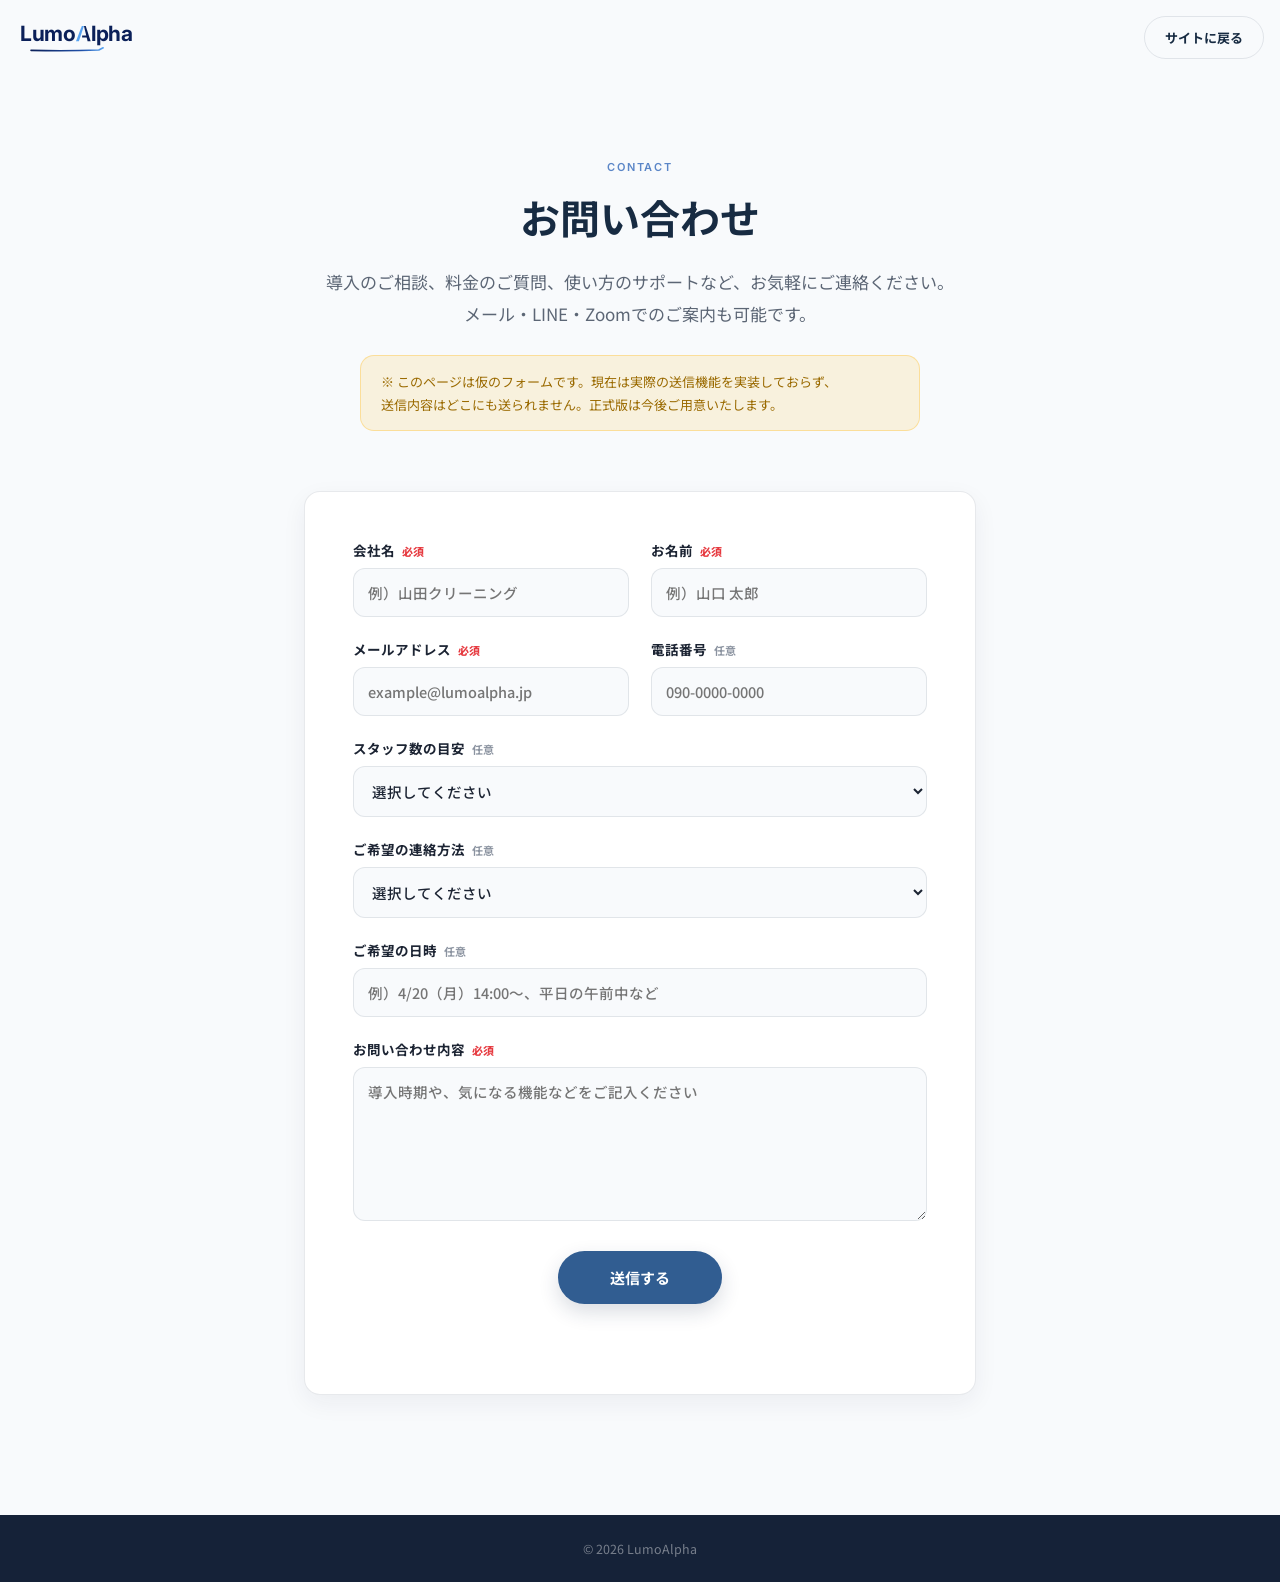
==== contact.html @ 109a85f1 "style(nav): ヘッダーロゴを LumoAlpha ワードマークに差し替え A の左脚を水色、右脚と横棒を紺にした A と、u〜p 下のスウッシュ線を インライン SVG で再現（LP・お問い" ====
<!DOCTYPE html>
<html lang="ja">
<head>
<meta charset="UTF-8">
<meta name="viewport" content="width=device-width, initial-scale=1.0">
<title>お問い合わせ | LumoAlpha</title>
<meta name="description" content="LumoAlphaへのお問い合わせはこちらから。">
<link rel="preconnect" href="https://fonts.googleapis.com">
<link rel="preconnect" href="https://fonts.gstatic.com" crossorigin>
<link href="https://fonts.googleapis.com/css2?family=Inter:wght@400;500;600;700;800;900&family=Noto+Sans+JP:wght@400;500;700;800;900&display=swap" rel="stylesheet">
<link rel="stylesheet" href="css/style.css">
<link rel="stylesheet" href="css/contact.css">
<link rel="icon" href="/icons/favicon-32.png" type="image/png" sizes="32x32">
<link rel="apple-touch-icon" href="/icons/apple-touch-icon.png">
</head>
<body class="contact-page">

<header class="site-nav is-light">
  <a class="site-nav__brand" href="index.html" aria-label="LumoAlpha">
    <span class="brand-logo" aria-hidden="true">
      <span class="brand-logo__word">Lumo<svg class="brand-logo__a" viewBox="0 0 96 100"><polygon class="brand-logo__a-left" points="0,100 19,100 52,0 38,0"/><polygon points="52,0 64,0 96,100 76,100"/><polygon points="40,62 72,62 74,75 40,75"/></svg>lpha</span>
      <svg class="brand-logo__swoosh" viewBox="0 0 100 10" preserveAspectRatio="none"><defs><linearGradient id="brandSwoosh" x1="0" y1="0" x2="100" y2="0" gradientUnits="userSpaceOnUse"><stop offset="0" stop-color="#0b2059"/><stop offset=".7" stop-color="#1f4fa8"/><stop offset="1" stop-color="#58a3f1"/></linearGradient></defs><path d="M0 8.4 Q50 9.6 94 7.9 L100 5" fill="none" stroke="url(#brandSwoosh)" stroke-width="1.6" stroke-linecap="round" stroke-linejoin="round" vector-effect="non-scaling-stroke"/></svg>
    </span>
  </a>
  <a class="site-nav__cta site-nav__cta--ghost" href="index.html">サイトに戻る</a>
</header>

<main class="contact-main">
  <section class="contact-hero">
    <div class="container container--narrow">
      <p class="eyebrow">CONTACT</p>
      <h1 class="contact-hero__title" id="contactHeroTitle">お問い合わせ</h1>
      <p class="contact-hero__lead" id="contactHeroLead">導入のご相談、料金のご質問、使い方のサポートなど、お気軽にご連絡ください。<br>メール・LINE・Zoomでのご案内も可能です。</p>
      <p class="contact-hero__note" id="contactHeroNote">※ このページは仮のフォームです。現在は実際の送信機能を実装しておらず、送信内容はどこにも送られません。正式版は今後ご用意いたします。</p>
    </div>
  </section>

  <section class="contact-form-sec">
    <div class="container container--narrow">
      <form class="contact-form" id="contactForm" novalidate>
        <div class="contact-form__row">
          <label class="contact-form__field">
            <span>会社名 <em>必須</em></span>
            <input type="text" name="club" placeholder="例）山田クリーニング" required>
          </label>
          <label class="contact-form__field">
            <span>お名前 <em>必須</em></span>
            <input type="text" name="name" placeholder="例）山口 太郎" required>
          </label>
        </div>
        <div class="contact-form__row">
          <label class="contact-form__field">
            <span>メールアドレス <em>必須</em></span>
            <input type="email" name="email" placeholder="example@lumoalpha.jp" required>
          </label>
          <label class="contact-form__field">
            <span>電話番号 <small>任意</small></span>
            <input type="tel" name="tel" placeholder="090-0000-0000">
          </label>
        </div>
        <label class="contact-form__field">
          <span>スタッフ数の目安 <small>任意</small></span>
          <select name="students">
            <option value="">選択してください</option>
            <option value="1-10">1〜10人</option>
            <option value="11-30">11〜30人</option>
            <option value="31-50">31〜50人</option>
            <option value="51-100">51〜100人</option>
            <option value="100+">100人以上</option>
          </select>
        </label>
        <label class="contact-form__field">
          <span>ご希望の連絡方法 <small>任意</small></span>
          <select name="channel" id="contactChannel">
            <option value="">選択してください</option>
            <option value="mail">メール</option>
            <option value="line">LINE</option>
            <option value="zoom">Zoom（オンライン）</option>
          </select>
        </label>
        <label class="contact-form__field">
          <span>ご希望の日時 <small>任意</small></span>
          <input type="text" name="preferred_time" id="contactPreferredTime" placeholder="例）4/20（月）14:00〜、平日の午前中など">
        </label>
        <label class="contact-form__field">
          <span>お問い合わせ内容 <em>必須</em></span>
          <textarea name="message" id="contactMessage" rows="6" placeholder="導入時期や、気になる機能などをご記入ください" required></textarea>
        </label>

        <button type="submit" class="contact-form__submit" id="contactSubmitBtn">送信する</button>
        <p class="contact-form__status" id="formStatus" role="status" aria-live="polite"></p>
      </form>
    </div>
  </section>
</main>

<footer class="site-footer">
  <p>&copy; 2026 LumoAlpha</p>
</footer>

<script src="js/contact.js"></script>
</body>
</html>
---- css/style.css ----
/* ===== Tokens ===== */
:root{
  /* Brand system */
  --color-brand-primary: #172b42;
  --color-brand-dark: #152238;
  --color-accent: #315d91;
  --color-background: #f8fafc;
  --color-surface: #ffffff;
  --color-surface-alt: #eef3f8;
  --tint-blue: #eaf3ff;
  --tint-gray: #eef3f8;
  --tint-lavender: #f0eeff;
  --tint-mint: #e8f7f2;
  --color-text-primary: #1c2433;
  --color-text-secondary: #5c6675;
  --color-border: rgba(27,42,74,.10);
  --device-shadow: 0 20px 48px rgba(27,42,74,.12);
  --device-frame: linear-gradient(145deg, #3a4658 0%, #222b38 100%);
  --sec-pad-y: clamp(72px, 10vw, 104px);

  --navy: var(--color-brand-primary);
  --navy-deep: var(--color-brand-dark);
  --navy-soft: #2c3d5c;
  --bg-dark: var(--navy-deep);
  --bg-dark-2: var(--navy);
  --bg-dark-soft: #243654;
  --bg-light: var(--color-background);
  --bg-light-2: var(--color-surface-alt);
  --bg-mist: #eef3f9;
  --ink: var(--color-text-primary);
  --ink-soft: var(--color-text-secondary);
  --ink-faint: #8b93a0;
  --white: #ffffff;
  --line-dark: rgba(255,255,255,.12);
  --line-light: var(--color-border);
  --blue: var(--color-accent);
  --blue-soft: #5b86c7;
  --green: #3b6fd4;
  --accent: var(--blue);
  --gradient-brand: var(--navy);
  --gradient-dark-bg: var(--navy-deep);
  --shadow-card: 0 8px 24px rgba(27,42,74,.06);
  --shadow-card-dark: 0 10px 28px rgba(21,34,56,.14);
  --radius-lg: 16px;
  --radius-md: 12px;
  --radius-sm: 10px;
  --radius-pill: 999px;
  --btn-bg: #315d91;
  --btn-shadow: 0 8px 20px rgba(27,42,74,.16);
  --phone-frame: #e7edf3;
  --ff-jp: "Noto Sans JP", sans-serif;
  --ff-en: "Inter", sans-serif;
  --ease: cubic-bezier(.16,.84,.32,1);

  /* Design system */
  --ds-dur: 0.22s;
  --ds-dur-slow: 0.38s;
  --ds-ease: cubic-bezier(.16,.84,.32,1);
  --ds-border: 1px solid rgba(49,93,145,.12);
  --ds-border-strong: 1px solid rgba(49,93,145,.22);
  --ds-shadow: 0 10px 32px rgba(23,43,66,.07);
  --ds-shadow-hover: 0 16px 40px rgba(23,43,66,.1);
  --ds-gradient-accent: linear-gradient(135deg, #315d91 0%, #4a8fd4 52%, #8ed4f0 100%);
  --ds-gradient-surface: linear-gradient(165deg, rgba(255,255,255,.98) 0%, rgba(248,250,252,.94) 100%);
  --ds-focus-ring: 0 0 0 3px rgba(49,93,145,.28);
  --cyan-glow: rgba(126,200,232,.35);
}

*,*::before,*::after{ box-sizing:border-box; }
html{ scroll-behavior:smooth; }
body{
  margin:0;
  font-family: var(--ff-jp);
  font-size:16px;
  color: var(--ink);
  background: var(--bg-light);
  -webkit-font-smoothing:antialiased;
  overflow-x:hidden;
  word-break: keep-all;
  overflow-wrap: anywhere;
}
img{ max-width:100%; display:block; }
a{ color:inherit; text-decoration:none; }
button{ font-family:inherit; cursor:pointer; }
ul{ margin:0; padding:0; list-style:none; }
h1,h2,h3,p{ margin:0; }

@media (prefers-reduced-motion: reduce){
  html{ scroll-behavior:auto; }
  *,*::before,*::after{ animation-duration:.01ms !important; animation-iteration-count:1 !important; transition-duration:.01ms !important; }
}

/* ===== Layout helpers ===== */
.container{ max-width:1120px; margin:0 auto; padding:0 24px; position:relative; z-index:2; }
.container--narrow{ max-width:720px; }
.sec{ position:relative; padding:var(--sec-pad-y) 0; }
.sec--dark{ background: var(--navy-deep); color:#fff; }
.sec--light{ background: var(--bg-light); color: var(--ink); }
.only-mobile{ display:none; }
.only-desktop{ display:block; }
.nobr{ white-space:nowrap; }

.sec--tint-blue{ background: var(--tint-blue); }
.sec--tint-gray{ background: var(--tint-gray); }
.sec--tint-lavender{ background: var(--tint-lavender); }
.sec--tint-mint{ background: var(--tint-mint); }

.sec-glow{
  position:absolute; inset:0; pointer-events:none; overflow:hidden;
}
.sec-glow--blue{
  background:
    radial-gradient(ellipse 55% 45% at 12% 0%, rgba(234,243,255,.95), transparent 60%),
    radial-gradient(ellipse 45% 40% at 88% 100%, rgba(240,238,255,.7), transparent 55%);
}
.sec-glow--cyan{
  background:
    radial-gradient(ellipse 60% 50% at 50% 0%, rgba(126,200,232,.18), transparent 65%),
    radial-gradient(ellipse 40% 35% at 100% 80%, rgba(234,243,255,.8), transparent 50%);
}
.feature-more{
  position:relative; overflow:hidden;
  background:linear-gradient(180deg, var(--color-background) 0%, var(--tint-gray) 100%);
}
.feature-more__grid{
  position:absolute; inset:0; opacity:.35;
  background-image:
    linear-gradient(rgba(49,93,145,.06) 1px, transparent 1px),
    linear-gradient(90deg, rgba(49,93,145,.06) 1px, transparent 1px);
  background-size:48px 48px;
  mask-image:linear-gradient(180deg, #000 0%, transparent 85%);
}

.ds-surface{
  background:var(--ds-gradient-surface);
  border:var(--ds-border);
  border-radius:var(--radius-lg);
  box-shadow:var(--ds-shadow);
}
.ds-card{
  border:var(--ds-border);
  border-radius:var(--radius-md);
  box-shadow:var(--ds-shadow);
  transition:
    transform var(--ds-dur) var(--ds-ease),
    box-shadow var(--ds-dur) var(--ds-ease),
    border-color var(--ds-dur) var(--ds-ease);
}
.ds-card--tone-blue{ background:linear-gradient(165deg, #fff 0%, var(--tint-blue) 100%); }
.ds-card--tone-lavender{ background:linear-gradient(165deg, #fff 0%, var(--tint-lavender) 100%); }
.ds-card--tone-gray{ background:linear-gradient(165deg, #fff 0%, var(--tint-gray) 100%); }
.ds-card--glow{
  position:relative;
  background:var(--ds-gradient-surface);
  overflow:hidden;
}
.ds-card--glow::before{
  content:"";
  position:absolute; left:0; right:0; top:0; height:42%;
  background:linear-gradient(180deg, rgba(126,200,232,.14) 0%, transparent 100%);
  pointer-events:none;
}
.ds-card:hover{
  transform:translateY(-2px);
  box-shadow:var(--ds-shadow-hover);
  border-color:rgba(49,93,145,.18);
}

.ui-pill{
  display:inline-flex; align-items:center;
  font-size:9px; font-weight:700; line-height:1.2;
  padding:4px 8px; border-radius:var(--radius-pill);
  background:rgba(49,93,145,.08); color:var(--navy-soft);
  white-space:nowrap;
}
.ui-pill--accent{
  background:rgba(49,93,145,.14); color:var(--btn-bg);
}
.ui-pill--warn{
  background:rgba(49,93,145,.12); color:#2a5080;
  border:1px solid rgba(49,93,145,.16);
}
.ui-row__tag,
.ui-card__status{
  display:inline-flex; align-items:center;
  font-size:9px; font-weight:700; line-height:1.2;
  padding:4px 8px; border-radius:var(--radius-pill);
  background:rgba(49,93,145,.08); color:var(--navy-soft);
}
.ui-row__tag--muted,
.ui-card__status--ok{
  background:rgba(23,43,66,.06); color:var(--ink-soft);
}

/* Reason tabs */
.reasons{ position:relative; overflow:hidden; }
.reason-tabs{ margin-top:36px; }
.reason-tabs__nav{
  display:flex; gap:10px;
  overflow-x:auto; scroll-snap-type:x proximity;
  padding:4px 2px 14px;
  scrollbar-width:none;
}
.reason-tabs__nav::-webkit-scrollbar{ display:none; }
.reason-tabs__tab{
  flex:1 1 0; min-width:min(100%, 200px);
  display:flex; align-items:center; gap:10px;
  padding:14px 16px;
  border-radius:var(--radius-md);
  border:var(--ds-border);
  background:rgba(255,255,255,.55);
  color:var(--navy-soft);
  font-size:13px; font-weight:600; line-height:1.45;
  text-align:left;
  transition:
    background var(--ds-dur) var(--ds-ease),
    border-color var(--ds-dur) var(--ds-ease),
    box-shadow var(--ds-dur) var(--ds-ease),
    color var(--ds-dur) var(--ds-ease);
  scroll-snap-align:start;
}
.reason-tabs__tab:hover{
  background:rgba(255,255,255,.85);
  border-color:rgba(49,93,145,.18);
}
.reason-tabs__tab:focus-visible{
  outline:none;
  box-shadow:var(--ds-focus-ring);
}
.reason-tabs__tab.is-active{
  color:var(--navy);
  border:var(--ds-border-strong);
  background:
    linear-gradient(165deg, rgba(255,255,255,.98) 0%, rgba(234,243,255,.92) 100%);
  box-shadow:0 0 0 1px rgba(74,143,212,.25), 0 12px 28px rgba(49,93,145,.12);
}
.reason-tabs__tab-icon{
  flex-shrink:0;
  width:34px; height:34px; border-radius:10px;
  display:flex; align-items:center; justify-content:center;
  background:rgba(49,93,145,.08); color:var(--btn-bg);
}
.reason-tabs__tab.is-active .reason-tabs__tab-icon{
  background:var(--ds-gradient-accent);
  color:#fff;
}
.reason-tabs__tab-icon svg{ width:17px; height:17px; }
.reason-tabs__stage{
  padding:clamp(22px, 3vw, 32px);
}
.reason-tabs__panels{
  display:grid;
}
.reason-tabs__pane{
  grid-area:1 / 1;
  opacity:0;
  visibility:hidden;
  transition:opacity var(--ds-dur-slow) var(--ds-ease), visibility var(--ds-dur-slow);
  pointer-events:none;
}
.reason-tabs__pane.is-active{
  opacity:1;
  visibility:visible;
  pointer-events:auto;
}
.reason-tabs__layout{
  display:grid;
  grid-template-columns:minmax(0, 1fr) minmax(0, 1.05fr);
  gap:clamp(24px, 4vw, 40px);
  align-items:center;
}
.reason-tabs__title{
  font-size:clamp(20px, 2.3vw, 24px);
  font-weight:700; line-height:1.45; color:var(--navy);
  margin:0 0 12px;
}
.reason-tabs__desc{
  margin:0 0 12px;
  font-size:15px; line-height:1.85; color:var(--ink-soft);
}
.reason-tabs__note{
  margin:0;
  font-size:13px; line-height:1.7; color:var(--ink-faint);
}
.device-stack--tab{ max-width:min(100%, 480px); margin-inline:auto; }
.device-showcase--in-tab{ margin:0; opacity:1; transform:none; }

.pain,
.practice,
.attendance,
.pricing{ background: var(--bg-light-2); }
.about,
.player{ background: var(--bg-mist); }

.eyebrow{
  font-family: var(--ff-en);
  font-weight:600;
  letter-spacing:.16em;
  font-size:11px;
  text-transform:uppercase;
  color: var(--blue-soft);
  margin-bottom:14px;
}
.sec--light .eyebrow{ color: var(--navy-soft); }

.sec-title{
  font-size: clamp(24px, 3.2vw, 36px);
  font-weight:700;
  line-height:1.45;
  letter-spacing:.01em;
  margin-bottom:16px;
}
.sec-title.center{ text-align:center; margin-left:auto; margin-right:auto; }
.sec-lead{
  font-size: clamp(14px, 1.5vw, 17px);
  line-height:1.9;
  color: var(--ink-soft);
  max-width:640px;
}
.sec-lead.center{ margin-left:auto; margin-right:auto; }
.sec--dark .sec-lead{ color: rgba(255,255,255,.72); }

/* ===== Icon sprite ===== */
.icon-sprite{ position:absolute; width:0; height:0; overflow:hidden; }

/* ===== Fun zoukin (physics toy) ===== */
.fun-ball{
  position:fixed; top:0; left:0; width:34px; height:22px;
  border-radius: 42% 58% 48% 52% / 48% 42% 58% 52%;
  background:
    linear-gradient(145deg, #dce8f7 0%, #8eb5e8 38%, #3b6fd4 72%, #244e7c 100%);
  border: 1px solid rgba(27,42,74,.14);
  box-shadow:
    inset 2px 2px 0 rgba(255,255,255,.45),
    0 6px 14px rgba(27,42,74,.2);
  z-index: 300;
  cursor: grab;
  touch-action: none;
  will-change: transform;
  transition: box-shadow .15s ease;
  opacity:.78;
}
.fun-ball::after{
  content:"";
  position:absolute; inset:4px 6px auto 8px; height:3px; border-radius:2px;
  background: rgba(255,255,255,.35);
  transform: rotate(-8deg);
}
.fun-ball.is-grabbed{
  cursor: grabbing;
  opacity:1;
  box-shadow:
    inset 2px 2px 0 rgba(255,255,255,.5),
    0 10px 18px rgba(27,42,74,.26);
}

/* ===== Progress rail ===== */
.progress-rail{ position:fixed; top:0; left:0; width:100%; height:2px; z-index:200; background:rgba(27,42,74,.06); }
.progress-rail__fill{ height:100%; width:0%; background: var(--navy); transition:width .1s linear; }
.progress-rail__ball{
  position:absolute; top:50%; left:0%; width:10px; height:7px;
  border-radius: 40% 60% 50% 50% / 50% 40% 60% 50%;
  background: linear-gradient(145deg, #8eb5e8, var(--navy));
  box-shadow:none;
  transform:translate(-50%,-50%) rotate(-12deg); transition:left .1s linear; pointer-events:none;
}

/* ===== Nav ===== */
.site-nav{
  position:fixed; top:16px; left:16px; right:16px; z-index:150;
  display:flex; align-items:center; justify-content:space-between;
  pointer-events:none;
}
.site-nav__brand{
  pointer-events:all;
  display:flex; align-items:center;
  background: transparent;
  border: 0;
  padding:6px 4px;
  font-family: var(--ff-en); font-weight:800; font-size:21px; letter-spacing:-.01em; color: var(--navy);
  transition: color .3s var(--ease);
}
.site-nav__cta{
  pointer-events:all;
  background: var(--btn-bg);
  color:#fff; font-weight:700; font-size:13px;
  padding:11px 20px; border-radius: var(--radius-pill);
  box-shadow: var(--btn-shadow);
  transition: background .25s var(--ease), transform .25s var(--ease);
}
.site-nav__cta:hover{ background: var(--navy-soft); }
.brand-logo{
  position:relative; display:inline-block;
  padding-bottom:.34em;
  font-weight:700; letter-spacing:-.015em; line-height:1;
  color:#0b2059;
}
.brand-logo__word{ white-space:nowrap; }
.brand-logo__a{
  display:inline-block; height:.727em; width:auto; aspect-ratio:96 / 100;
  margin:0 .01em 0 .02em; vertical-align:baseline;
  fill:currentColor; overflow:visible;
}
.brand-logo__a-left{ fill:#58a3f1; }
.brand-logo__swoosh{
  position:absolute; left:10%; width:64%; bottom:0; height:.36em;
  overflow:visible;
}
.site-nav:not(.is-light) .site-nav__brand{ color:#fff; }
.site-nav:not(.is-light) .site-nav__cta{
  background: #fff;
  color: var(--navy);
  box-shadow: none;
}
.site-nav:not(.is-light) .site-nav__cta:hover{ background: var(--bg-mist); }
.site-nav.is-light .site-nav__brand{ color: var(--navy); }

/* ===== Generic scroll reveal (non-hero/cta sections) ===== */
.sec:not(.hero):not(.cta) .eyebrow,
.sec:not(.hero):not(.cta) .sec-title,
.sec:not(.hero):not(.cta) .sec-lead{
  opacity:0; transform:translateY(18px);
  transition: opacity .6s var(--ease), transform .6s var(--ease);
}
.sec:not(.hero):not(.cta) .eyebrow.in,
.sec:not(.hero):not(.cta) .sec-title.in,
.sec:not(.hero):not(.cta) .sec-lead.in{ opacity:1; transform:translateY(0); }

/* ===== Hero ===== */
.hero{
  min-height:min(100vh, 920px); display:flex; flex-direction:column; align-items:stretch; justify-content:center;
  padding:clamp(100px, 14vh, 132px) 0 clamp(56px, 8vh, 80px);
  overflow:hidden; color:var(--ink);
  background:
    radial-gradient(ellipse 70% 55% at 85% 15%, rgba(59,111,212,.08) 0%, transparent 55%),
    radial-gradient(ellipse 60% 50% at 10% 20%, rgba(91,134,199,.06) 0%, transparent 50%),
    linear-gradient(180deg, var(--color-surface-alt) 0%, var(--color-background) 72%);
}
.hero--split .hero__eyebrow{ color: var(--navy-soft); }
.hero__field{ position:absolute; inset:0; z-index:1; pointer-events:none; }
.hero__glow{
  position:absolute; border-radius:50%; filter:blur(60px); opacity:.45;
}
.hero__glow--a{
  width:min(420px, 50vw); height:min(420px, 50vw);
  top:-8%; left:-6%; background: rgba(59,111,212,.35);
}
.hero__glow--b{
  width:min(360px, 42vw); height:min(360px, 42vw);
  bottom:5%; right:8%; background: rgba(91,134,199,.28);
}
.hero__svg{ width:100%; height:100%; opacity:.5; }
.hero__path{
  fill:none;
  stroke: rgba(27,42,74,.12);
  stroke-width:1.5;
  stroke-linecap:round;
  stroke-dasharray:2000;
  stroke-dashoffset:2000;
}
.hero__ball{
  position:absolute; top:0; left:0;
  width:20px; height:13px;
  border-radius: 42% 58% 48% 52% / 48% 42% 58% 52%;
  background: linear-gradient(145deg, #f4f7fb 0%, #8eb5e8 55%, #3b6fd4 100%);
  border: 1px solid rgba(255,255,255,.25);
  box-shadow: 0 0 0 5px rgba(255,255,255,.08), 0 4px 10px rgba(0,0,0,.2);
  opacity:0;
}
.hero__layout{
  position:relative; z-index:2;
  display:grid;
  grid-template-columns:minmax(0, 1.05fr) minmax(0, .95fr);
  gap:clamp(20px, 4vw, 48px);
  align-items:center;
  max-width:1120px;
}
.hero__copy-col{
  text-align:left;
  max-width:34em;
  position:relative;
  z-index:3;
  padding-right:clamp(0px, 4vw, 24px);
}
.hero__visual-col{
  position:relative;
  z-index:2;
  display:flex;
  flex-direction:column;
  align-items:center;
  margin-left:clamp(-48px, -5vw, -12px);
  opacity:0;
}
.hero__visual-note{
  margin:0 0 10px;
  font-size:11px;
  font-weight:600;
  letter-spacing:.04em;
  color: var(--ink-faint);
  text-align:center;
  max-width:280px;
}
.about-lumo__note{
  max-width:38em; margin:20px auto 0;
  font-size:13px; line-height:1.7; color:var(--ink-soft);
}
.about-lumo .device-showcase{ margin-top:36px; }
.device-stack--about{ max-width:min(100%, 720px); margin-inline:auto; }
.pain__grid--three{
  grid-template-columns:repeat(3, minmax(0, 1fr));
}
.pain__stage--simple{
  max-width:1040px;
  margin:48px auto 40px;
  padding-bottom:0;
}
.pain__icon--svg{
  background:rgba(49,93,145,.08);
  color:var(--btn-bg);
  font-weight:400;
}
.pain__icon-svg{ width:18px; height:18px; }
.reasons__head{ margin-bottom:8px; }
.reason-block{ padding:clamp(56px, 8vw, 80px) 0; }
.reason-block__inner{
  display:grid;
  grid-template-columns:minmax(0, 1fr) minmax(0, 1.15fr);
  gap:clamp(28px, 5vw, 56px);
  align-items:center;
}
.reason-block--reverse .reason-block__inner{
  direction:rtl;
}
.reason-block--reverse .reason-block__inner > *{
  direction:ltr;
}
.reason-block__title{
  font-size: clamp(20px, 2.4vw, 26px);
  font-weight:700;
  line-height:1.45;
  color:var(--navy);
  margin:0 0 14px;
}
.reason-block__desc{
  margin:0;
  font-size:15px;
  line-height:1.85;
  color:var(--ink-soft);
  max-width:28em;
}
.reason-block__visual{
  margin:0;
  max-width:100%;
}
.workflow-steps{
  display:flex; flex-wrap:wrap; justify-content:center; gap:10px 8px;
  max-width:920px; margin:32px auto 0; padding:0; list-style:none; counter-reset: wf;
}
.workflow-steps__item{
  flex:1 1 140px; max-width:168px;
  background:#fff; border:1px solid var(--line-light); border-radius:var(--radius-md);
  padding:16px 14px; text-align:left; box-shadow: var(--shadow-card);
  opacity:0; transform:translateY(16px);
  transition: opacity .45s var(--ease), transform .45s var(--ease);
  position:relative;
}
.workflow-steps__item::before{
  counter-increment: wf;
  content: "STEP " counter(wf, decimal-leading-zero);
  position:absolute; top:12px; right:12px;
  font-family: var(--ff-en); font-size:9px; font-weight:800; letter-spacing:.08em;
  color:var(--btn-bg);
  background:rgba(49,93,145,.08);
  padding:4px 8px; border-radius:var(--radius-pill);
}
.workflow-steps__item.in{ opacity:1; transform:translateY(0); }
.workflow-steps__item span{ display:block; font-weight:700; font-size:14px; color: var(--navy); margin-bottom:6px; padding-right:20px; }
.workflow-steps__item small{ display:block; font-size:12px; line-height:1.55; color: var(--ink-soft); }
.workflow__note{
  max-width:42em; margin:28px auto 0; font-size:13px; line-height:1.7; color: var(--ink-soft); text-align:center;
}
.hero__eyebrow{ opacity:0; transform:translateY(12px); }
.hero__tagline{
  font-size: clamp(15px, 1.8vw, 18px);
  font-weight:700;
  color: var(--btn-bg);
  letter-spacing:.04em;
  margin:0 0 12px;
  opacity:0; transform:translateY(10px);
}
.hero__copy{
  font-size: clamp(28px, 3.8vw, 44px);
  font-weight:800; line-height:1.38; letter-spacing:.01em;
  margin-bottom:18px; color:var(--navy);
}
.hero__copy .line{ display:block; opacity:0; transform:translateY(24px); }
.hero__sub{
  font-family: var(--ff-jp);
  font-size: clamp(13px, 1.5vw, 15px);
  letter-spacing:.04em;
  line-height:1.85;
  color: var(--ink-soft);
  opacity:0; transform:translateY(12px);
  margin-bottom:36px;
  max-width:36em;
}
.hero__sub--accent{
  font-size: clamp(17px, 2.2vw, 22px);
  font-weight:700;
  color: var(--navy);
  letter-spacing:.02em;
  line-height:1.55;
  margin-bottom:14px;
}
.hero__lead{
  font-size: clamp(14px, 1.65vw, 16px);
  line-height:1.9;
  color: var(--ink-soft);
  max-width:34em;
  margin:0 0 24px;
  opacity:0; transform:translateY(12px);
}
.hero__actions{
  display:flex; flex-wrap:wrap; justify-content:flex-start; gap:12px;
  margin-bottom:0;
  opacity:0; transform:translateY(12px);
}
.hero__btn{
  display:inline-flex; align-items:center; justify-content:center;
  font-weight:700; font-size:14px; padding:14px 28px;
  border-radius: var(--radius-pill); min-height:48px;
  transition: transform .3s var(--ease), background .3s var(--ease), border-color .3s var(--ease);
}
.hero__btn--primary{
  background: var(--btn-bg); color:#fff; box-shadow: var(--btn-shadow);
}
.hero__btn--primary:hover{ transform: translateY(-1px); background: var(--navy-soft); }
.hero__btn--ghost{
  background:#fff; color: var(--navy); border:1px solid var(--line-light);
}
.hero__btn--ghost:hover{ transform: translateY(-1px); border-color: rgba(27,42,74,.2); background: var(--bg-mist); }
.hero__logo{
  display:inline-flex; align-items:center; gap:12px;
  font-family: var(--ff-en); font-weight:700; font-size:20px; color: var(--navy);
  opacity:0; transform:translateY(10px) scale(.96);
}
.hero__logo-icon{ width:36px; height:36px; border-radius:10px; object-fit:cover; }
.hero__paddle{ display:none; }
@keyframes paddleIntro{ to{ opacity:1; transform:translateY(0); } }
@keyframes paddleFloat{
  0%, 100%{ translate:0 0; rotate:-6deg; }
  50%{ translate:0 -16px; rotate:-3deg; }
}
.scroll-cue{
  position:absolute; bottom:36px; left:50%; transform:translateX(-50%);
  width:22px; height:36px; border:1.5px solid rgba(27,42,74,.22); border-radius:16px;
  z-index:2;
}
.scroll-cue span{
  position:absolute; top:8px; left:50%; transform:translateX(-50%);
  width:3px; height:7px; border-radius:2px; background: var(--navy);
  animation: scrollcue 1.8s ease-in-out infinite;
}
@keyframes scrollcue{ 0%{ transform:translate(-50%,0); opacity:1; } 70%{ opacity:0; } 100%{ transform:translate(-50%,14px); opacity:0; } }

/* ===== About / Feature grid ===== */
.about{ color: var(--ink); }
.about::before{ display:none; }
.about .container{ position:relative; z-index:1; text-align:center; }
.about .eyebrow{ color: var(--navy-soft); }
.about .sec-title{ color: var(--navy); }
.about .sec-lead{ color: var(--ink-soft); margin:0 auto 56px; }
.feature-grid{
  display:grid; grid-template-columns:repeat(5,1fr); gap:16px;
  text-align:left;
}
.feature-grid--six{ grid-template-columns:repeat(6,minmax(0,1fr)); }
.feature-card{
  background:#fff; border:1px solid var(--line-light); border-radius:var(--radius-md);
  padding:24px 20px; display:flex; flex-direction:column; gap:12px;
  box-shadow: var(--shadow-card);
  transform: translateY(28px) scale(.96); opacity:0;
  transition: transform .4s var(--ease), box-shadow .4s var(--ease), border-color .3s var(--ease);
  position:relative;
}
.feature-card:hover{ transform: translateY(-4px) scale(1); box-shadow: 0 12px 32px rgba(27,42,74,.08); border-color: rgba(27,42,74,.16); }
.feature-card.in{ opacity:1; transform:translateY(0) scale(1); }
.feature-card__icon{
  width:40px; height:40px; border-radius:10px; background: var(--navy);
  display:flex; align-items:center; justify-content:center;
  transition: transform .35s var(--ease);
}
.feature-card:hover .feature-card__icon{ transform: none; }
.feature-card__icon-svg{ width:20px; height:20px; color:#fff; }
.feature-card__title{ font-weight:700; font-size:16px; color: var(--navy); }
.feature-card__desc{ font-size:13px; color:var(--ink-soft); line-height:1.7; flex:1; }
.feature-card__arrow{
  font-family: var(--ff-en); font-weight:700; color: var(--blue);
  transform: translateX(0); transition: transform .3s var(--ease);
}
.feature-card:hover .feature-card__arrow{ transform: translateX(4px); }
.about__hint{ margin-top:28px; font-size:13px; color: var(--ink-faint); font-weight:600; }
.about__toc{ margin-top:32px; display:flex; flex-direction:column; align-items:center; gap:14px; }
.about__toc-label{
  font-family: var(--ff-en); font-size:11px; font-weight:700; letter-spacing:.14em;
  color: var(--ink-faint); text-transform:uppercase;
}
.about__toc-links{ display:flex; flex-wrap:wrap; justify-content:center; gap:10px; }
.about__toc-link{
  display:inline-flex; align-items:center; gap:8px;
  background: #fff; border:1px solid var(--line-light); color: var(--navy);
  font-size:13.5px; font-weight:700; padding:10px 18px; border-radius: var(--radius-pill);
  transition: background .25s var(--ease), border-color .25s var(--ease), transform .25s var(--ease);
}
.about__toc-icon{ width:15px; height:15px; color: var(--blue); }
.about__toc-link:hover{ background: var(--bg-mist); border-color: rgba(27,42,74,.18); transform:translateY(-1px); }
.about__cta{
  display:inline-block; margin-top:28px;
  background: var(--btn-bg); color:#fff; font-weight:700; font-size:14px;
  padding:14px 32px; border-radius: var(--radius-pill); box-shadow: var(--btn-shadow);
  transition: transform .3s var(--ease), background .3s var(--ease);
}
.about__cta:hover{ transform: translateY(-1px); background: var(--navy-soft); }

/* ===== Pain ===== */
.pain .container{ text-align:center; overflow:visible; }
.pain__stage{
  position:relative;
  max-width:880px;
  margin:48px auto 52px;
  padding-bottom:clamp(32px, 6vw, 56px);
  overflow:visible;
}
.pain__grid{
  display:grid; grid-template-columns:repeat(2, minmax(0, 1fr)); gap:16px;
  margin:0 auto;
  width:100%;
  position:relative;
  z-index:1;
}
.pain__figure{
  position:absolute;
  right:clamp(-32px, -3vw, -8px);
  bottom:clamp(-12px, -1.5vw, 0px);
  z-index:3;
  width:clamp(180px, 22vw, 240px);
  pointer-events:none;
  line-height:0;
}
.pain__card{
  max-width:none;
  position:relative;
  z-index:1;
  display:flex; align-items:flex-start; gap:16px; text-align:left;
  padding:24px 22px;
  opacity:0; transform:translateY(22px);
  transition: opacity .5s var(--ease), transform .5s var(--ease), border-color .3s var(--ease), box-shadow .3s var(--ease);
}
.pain__card.in{ opacity:1; transform:translateY(0); }
.pain__card:hover{ border-color: rgba(27,42,74,.16); box-shadow: 0 12px 28px rgba(27,42,74,.08); }
.pain__icon{
  flex-shrink:0; width:32px; height:32px; border-radius:8px;
  background: rgba(27,42,74,.08); color: var(--navy); font-weight:700; font-size:16px;
  display:flex; align-items:center; justify-content:center;
}
.pain__text{ display:flex; flex-direction:column; gap:8px; min-width:0; }
.pain__card-title{
  margin:0; font-size:15px; line-height:1.55; font-weight:700; color: var(--navy);
}
.pain__card-desc{
  margin:0; font-size:13px; line-height:1.65; font-weight:500; color: var(--ink-soft);
}
.pain__card > .pain__card-title{ margin:0; }
.pain__card p:not(.pain__card-title):not(.pain__card-desc){
  margin:0; font-size:15px; line-height:1.75; font-weight:500; color: var(--ink);
}
.pain__resolve{
  font-size: clamp(20px, 2.6vw, 28px); font-weight:700; color: var(--navy);
  opacity:0; transform:translateY(16px);
}
.pain__resolve.in{ opacity:1; transform:translateY(0); transition: opacity .6s var(--ease), transform .6s var(--ease); }
.lp-nav-links{
  display:flex; flex-wrap:wrap; justify-content:center; gap:12px;
  margin-top:36px;
}

/* Character illustrations (local; see images/illustrations/loose-drawing/SOURCES.txt) */
.lp-illus{
  pointer-events:none;
  user-select:none;
  -webkit-user-drag:none;
  height:auto;
  max-width:100%;
  display:block;
}
.lp-illus--pain-man,
.lp-illus--growth-woman{
  width:100%;
  opacity:.78;
  filter: drop-shadow(0 10px 28px rgba(27,42,74,.12));
}

.feature-supplement{ background:var(--bg-mist); }
.supplement-grid{
  display:grid;
  grid-template-columns:repeat(3, minmax(0, 1fr));
  gap:16px;
  margin-top:36px;
}
.supplement-card{
  background:var(--color-surface);
  border:1px solid var(--line-light);
  border-radius:var(--radius-md);
  padding:22px 18px;
  box-shadow:var(--shadow-card);
  text-align:left;
  opacity:0; transform:translateY(14px);
  transition: opacity .5s var(--ease), transform .5s var(--ease);
}
.supplement-card.in{ opacity:1; transform:translateY(0); }
.supplement-card__icon{
  display:flex; width:40px; height:40px; border-radius:10px;
  align-items:center; justify-content:center;
  background:rgba(59,111,212,.1); color:var(--blue);
  margin-bottom:12px;
}
.supplement-card__svg{ width:20px; height:20px; }
.supplement-card__title{
  font-size:15px; font-weight:700; color:var(--navy);
  margin:0 0 8px;
}
.supplement-card__desc{
  margin:0;
  font-size:13px; line-height:1.65; color:var(--ink-soft);
}

/* ===== Feature sections ===== */
.entry-sources{
  display:flex; flex-wrap:wrap; justify-content:center; gap:8px 10px;
  max-width:640px; margin:28px auto 8px; padding:0; list-style:none;
}
.entry-sources li{
  font-size:13px; font-weight:600; color: var(--navy);
  padding:8px 14px; border-radius: var(--radius-pill);
  background:#fff; border:1px solid var(--line-light);
  box-shadow: 0 4px 14px rgba(27,42,74,.04);
  opacity:0; transform:translateY(10px);
  transition: opacity .45s var(--ease), transform .45s var(--ease);
}
.entry-sources.in li{ opacity:1; transform:translateY(0); }
.entry-sources.in li:nth-child(1){ transition-delay:0ms; }
.entry-sources.in li:nth-child(2){ transition-delay:50ms; }
.entry-sources.in li:nth-child(3){ transition-delay:100ms; }
.entry-sources.in li:nth-child(4){ transition-delay:150ms; }
.entry-sources.in li:nth-child(5){ transition-delay:200ms; }

.feature-steps{
  display:flex; flex-wrap:wrap; justify-content:center; gap:10px 8px;
  max-width:820px; margin:32px auto 28px; padding:0; list-style:none; counter-reset: feat;
}
.feature-steps__item{
  flex:1 1 160px; max-width:190px;
  background:#fff; border:1px solid var(--line-light); border-radius:var(--radius-md);
  padding:16px 14px; text-align:left; box-shadow: var(--shadow-card);
  opacity:0; transform:translateY(16px);
  transition: opacity .45s var(--ease), transform .45s var(--ease);
  position:relative;
}
.feature-steps__item::before{
  counter-increment: feat;
  content: counter(feat);
  position:absolute; top:12px; right:12px;
  font-family: var(--ff-en); font-size:11px; font-weight:800; color: rgba(27,42,74,.35);
}
.feature-steps__item.in{ opacity:1; transform:translateY(0); }
.feature-steps__item span{ display:block; font-weight:700; font-size:14px; color: var(--navy); margin-bottom:6px; padding-right:20px; }
.feature-steps__item small{ display:block; font-size:12px; line-height:1.55; color: var(--ink-soft); }
.feature-steps--five .feature-steps__item{
  flex:1 1 150px; max-width:168px;
}
@media (min-width: 900px){
  .feature-steps--five{ max-width:960px; }
  .feature-steps--five .feature-steps__item{ max-width:176px; }
}

.feature-note{
  max-width:42em; margin:20px auto 0; font-size:13px; line-height:1.7; color: var(--ink-soft); text-align:center;
}
.feature-note--soft{ color: var(--ink-faint); font-size:12.5px; }

.feature-flow-bar{
  display:flex; flex-wrap:wrap; justify-content:center; align-items:center; gap:8px 10px;
  max-width:720px; margin:28px auto 8px; padding:0;
}
.feature-flow-bar__item{
  font-size:13px; font-weight:700; color:var(--navy);
  padding:10px 14px; border-radius:var(--radius-pill);
  background:#fff; border:1px solid var(--line-light);
  box-shadow:var(--shadow-card);
  opacity:0; transform:translateY(10px);
  transition: opacity .45s var(--ease), transform .45s var(--ease);
}
.feature-flow-bar__item.in{ opacity:1; transform:translateY(0); }
.feature-flow-bar__item[aria-hidden="true"]{
  padding:0; border:none; background:none; box-shadow:none;
  color:var(--blue); font-size:16px; opacity:1; transform:none;
}

.follow-flow{
  display:flex; flex-wrap:wrap; justify-content:center; align-items:center; gap:8px 10px;
  max-width:840px; margin:28px auto 12px; padding:0;
}
.follow-flow__item{
  font-size:12.5px; font-weight:700; color:var(--navy);
  padding:9px 12px; border-radius:var(--radius-md);
  background:var(--bg-mist); border:1px solid var(--line-light);
  opacity:0; transform:translateY(10px);
  transition: opacity .45s var(--ease), transform .45s var(--ease);
}
.follow-flow__item.in{ opacity:1; transform:translateY(0); }
.follow-flow__sep{
  font-weight:700; color:var(--blue); font-size:14px;
}

.lp-step .sec-lead{ max-width:40em; }

.feature-customers__layout{
  display:grid; grid-template-columns:1fr minmax(280px, 46%);
  gap:clamp(24px, 4vw, 48px); align-items:center;
}
.feature-customers__copy .sec-title{ text-align:left; }
.feature-customers__copy .sec-lead{ text-align:left; margin-left:0; max-width:36em; }
.feature-list{
  margin:24px 0 0; padding:0; list-style:none;
  display:flex; flex-direction:column; gap:12px;
}
.feature-list li{
  position:relative; padding-left:18px;
  font-size:14px; line-height:1.7; color: var(--ink-soft);
  opacity:0; transform:translateY(12px);
  transition: opacity .45s var(--ease), transform .45s var(--ease);
}
.feature-list li.in{ opacity:1; transform:translateY(0); }
.feature-list li::before{
  content:""; position:absolute; left:0; top:.55em;
  width:7px; height:7px; border-radius:50%; background: var(--blue);
}

/* ===== Benefits (closing merit) ===== */
.benefits{ text-align:center; padding:88px 0 112px; position:relative; overflow:visible; }
.benefits .container{ position:relative; z-index:1; }
.benefits__figure{
  position:absolute;
  left:max(0px, calc(50% - 400px));
  bottom:clamp(72px, 10%, 140px);
  z-index:3;
  width:clamp(168px, 20vw, 220px);
  pointer-events:none;
  line-height:0;
}
.benefits .time-shift,
.benefits__tagline,
.benefits__cta{
  position:relative;
  z-index:2;
}
.benefits .eyebrow{ color: rgba(255,255,255,.55); }
.benefits__title, .benefits .sec-title{ color:#fff; }
.benefits__lead{ color: rgba(255,255,255,.78); max-width:40em; margin-left:auto; margin-right:auto; }
.benefits__tagline{
  font-size: clamp(18px, 2.4vw, 24px); font-weight:700; color:#fff;
  margin:28px auto 20px; opacity:0; transform:translateY(12px);
}
.benefits__tagline.in{ opacity:1; transform:translateY(0); transition: opacity .6s var(--ease), transform .6s var(--ease); }
.benefits__merits{
  display:flex; flex-wrap:wrap; justify-content:center; gap:10px 16px;
  max-width:720px; margin:0 auto 32px; padding:0; list-style:none;
}
.benefits__merits li{
  font-size:14px; font-weight:600; color: rgba(255,255,255,.88);
  padding:10px 16px; border-radius: var(--radius-pill);
  border:1px solid rgba(255,255,255,.16);
  background: rgba(255,255,255,.06);
  opacity:0; transform:translateY(10px);
  transition: opacity .5s var(--ease), transform .5s var(--ease);
}
.benefits__merits.in li{ opacity:1; transform:translateY(0); }
.time-shift{
  display:grid; grid-template-columns:1fr auto 1fr; gap:20px; align-items:stretch;
  max-width:720px; margin:0 auto 36px; text-align:left;
  opacity:0; transform:translateY(16px);
}
.time-shift.in{ opacity:1; transform:translateY(0); transition: opacity .6s var(--ease), transform .6s var(--ease); }
.time-shift__col{
  background: rgba(255,255,255,.06); border:1px solid rgba(255,255,255,.12);
  border-radius:var(--radius-md); padding:22px 20px;
}
.time-shift__label{
  font-family: var(--ff-en); font-size:11px; font-weight:700; letter-spacing:.12em;
  color: rgba(255,255,255,.55); margin:0 0 14px;
}
.time-shift__col ul{ margin:0; padding:0; list-style:none; display:flex; flex-direction:column; gap:10px; }
.time-shift__col li{ font-size:14px; line-height:1.5; color: rgba(255,255,255,.9); }
.time-shift__col--after li{ color:#fff; font-weight:600; }
.time-shift__divider{
  display:flex; align-items:center; font-size:24px; font-weight:700; color: var(--blue);
}
.benefits__cta{
  display:inline-block; background:#fff; color: var(--navy); font-weight:700; font-size:15px;
  padding:15px 36px; border-radius: var(--radius-pill); box-shadow: 0 12px 32px rgba(0,0,0,.2);
  min-height:44px; line-height:1.2; box-sizing:border-box;
  transition: transform .3s var(--ease), background .3s var(--ease);
}
.benefits__cta:hover{ transform: translateY(-2px); background: var(--bg-mist); }

/* ===== Benefits (legacy orbit — unused) ===== */
.benefits::before{ display:none; }
.benefits .container{ position:relative; z-index:1; }
.benefits__orbit{
  display:grid; grid-template-columns: 1.3fr 1fr .8fr; gap:18px; align-items:stretch;
  margin-top:52px;
}
.benefits__node{
  background:#fff; border:1px solid var(--line-light); border-radius:var(--radius-lg);
  padding:32px 28px; box-shadow: var(--shadow-card);
  opacity:0; transform:translateY(30px);
}
.benefits__node.in{ opacity:1; transform:translateY(0); transition: opacity .6s var(--ease), transform .6s var(--ease); }
.benefits__node--coach{
  background: #fff;
  border-color: rgba(255,255,255,.18);
  box-shadow: var(--shadow-card);
  color: var(--ink);
}
.benefits__node--coach h3{ font-size:26px; color: var(--navy); }
.benefits__node--coach ul{ font-size:15px; color: var(--ink-soft); }
.benefits__tag{
  display:inline-block; font-family: var(--ff-en); font-weight:700; letter-spacing:.12em;
  font-size:11px; padding:5px 10px; border-radius: var(--radius-pill);
  background: var(--bg-mist); color: var(--navy); margin-bottom:12px;
}
.benefits__node--coach .benefits__tag{ background: var(--navy); color:#fff; }
.benefits__node h3{ font-size:20px; font-weight:700; margin-bottom:14px; color: var(--navy); }
.benefits__node--coach h3{ color: var(--navy); }
.benefits__node ul{ display:flex; flex-direction:column; gap:10px; font-size:14px; color:var(--ink-soft); }
.benefits__node--coach ul{ color: var(--ink-soft); }
.benefits__node li{ display:flex; align-items:flex-start; gap:10px; }
.benefits__node li::before{
  content:""; flex-shrink:0; margin-top:6px; width:7px; height:7px; border-radius:50%;
  background: var(--blue);
  box-shadow: none;
}
.benefits__node--coach li::before{ box-shadow: none; }
.benefits__node--student{ align-self:center; }
.benefits__node--parent{ align-self:end; }

/* ===== LINE demo ===== */
.line-demo{ display:grid; grid-template-columns:300px 1fr; gap:48px; align-items:center; margin-top:48px; }
.line-demo__phone{
  position:relative;
  border-radius: 24px; padding:10px; background: var(--phone-frame); border:1px solid var(--line-light);
  box-shadow: var(--shadow-card);
}
.line-demo__badge{
  position:absolute; top:-12px; left:-12px; width:40px; height:40px; border-radius:10px;
  box-shadow: 0 6px 16px rgba(27,42,74,.12), 0 0 0 3px var(--bg-light);
  z-index:3;
}
.line-demo__screen{ position:relative; background:#fff; border-radius:16px; overflow:hidden; }
.line-demo__shot{ width:100%; display:block; }
.line-demo__hotspot{
  position:absolute; top:var(--top); left:var(--left); width:var(--w); height:var(--h);
  border:2px solid transparent; border-radius:12px; background:transparent;
  display:flex; align-items:flex-end; justify-content:center; padding-bottom:10px;
  transition: border-color .25s var(--ease), background .25s var(--ease);
}
.line-demo__hotspot::after{
  content:""; position:absolute; top:10px; right:10px; width:8px; height:8px; border-radius:50%;
  background: var(--blue); animation: hotspotPulse 2.4s ease-out infinite; animation-delay: var(--delay, 0s);
}
@keyframes hotspotPulse{
  0%{ box-shadow:0 0 0 0 rgba(59,111,212,.45); }
  70%{ box-shadow:0 0 0 10px rgba(59,111,212,0); }
  100%{ box-shadow:0 0 0 0 rgba(59,111,212,0); }
}
.line-demo__hotspot span{
  opacity:0; transform:translateY(6px);
  background: var(--navy); color:#fff; font-weight:700; font-size:11px;
  padding:6px 12px; border-radius: var(--radius-pill); white-space:nowrap;
  transition: opacity .25s var(--ease), transform .25s var(--ease);
}
.line-demo__hotspot:hover, .line-demo__hotspot:focus-visible{
  border-color: rgba(59,111,212,.7); background: rgba(59,111,212,.10);
}
.line-demo__hotspot:hover span, .line-demo__hotspot:focus-visible span{ opacity:1; transform:translateY(0); }
.line-demo__caption p{ font-size:15px; line-height:1.9; color: var(--ink-soft); margin-bottom:10px; }
.line-demo__hint{ font-size:12.5px !important; color: var(--blue) !important; font-weight:700; }

/* ===== Practice / PDCA ===== */
.practice__loop{ text-align:center; margin-top:48px; font-weight:700; color: var(--ink-soft); font-size:15px; }
.pdca{ display:grid; grid-template-columns: 320px 1fr; gap:48px; align-items:center; margin-top:48px; }
.pdca__wheel{
  position:relative; width:300px; height:300px; margin:0 auto;
  border-radius:50%; display:grid; grid-template-columns:1fr 1fr; grid-template-rows:1fr 1fr;
  transform: rotate(0deg); transition: transform .6s var(--ease);
  gap:4px;
}
.pdca__quadrant{
  border:none; color:#fff; font-family: var(--ff-en);
  display:flex; flex-direction:column; align-items:center; justify-content:center; gap:4px;
  cursor:pointer; opacity:.88; transition: opacity .25s, transform .25s;
}
.pdca__quadrant span{ font-weight:700; font-size:16px; }
.pdca__quadrant small{ font-size:10px; letter-spacing:.06em; opacity:.85; }
.pdca__quadrant:hover, .pdca__quadrant.is-active{ opacity:1; transform:scale(1.03); }
.pdca__quadrant--plan{ background:#1b2a4a; border-radius:100% 0 0 0; }
.pdca__quadrant--do{ background:#2c3d5c; border-radius:0 100% 0 0; }
.pdca__quadrant--check{ background:#3b6fd4; border-radius:0 0 100% 0; }
.pdca__quadrant--action{ background:#5b86c7; border-radius:0 0 0 100%; }
.pdca__core{
  position:absolute; top:50%; left:50%; transform:translate(-50%,-50%);
  width:112px; height:112px; border-radius:50%; background:#fff; box-shadow:0 8px 24px rgba(27,42,74,.10);
  display:flex; align-items:center; justify-content:center; text-align:center;
  font-weight:700; font-size:13px; color:var(--navy); pointer-events:none;
}
.pdca__panel{ display:grid; grid-template-columns:220px 1fr; gap:32px; align-items:center; }
.pdca__visual-col{ width:100%; }
.pdca__panel-visual{
  position:relative; width:100%; aspect-ratio:1179/2247; border-radius: 20px; overflow:hidden;
  box-shadow: var(--shadow-card); border:8px solid var(--phone-frame);
}
.pdca__panel-visual img{
  position:absolute; inset:0; width:100%; height:100%; object-fit:cover;
  opacity:0; transition: opacity .4s var(--ease);
}
.pdca__panel-visual img.is-active{ opacity:1; }
.pdca__hotspot{
  position:absolute; top:var(--top); left:var(--left); width:var(--w); height:var(--h);
  z-index:2; border:2px solid transparent; border-radius:10px; background:transparent;
  transition: border-color .25s var(--ease), background .25s var(--ease);
}
.pdca__hotspot::after{
  content:""; position:absolute; top:3px; right:3px; width:6px; height:6px; border-radius:50%;
  background: var(--blue); animation: hotspotPulse 2.4s ease-out infinite;
}
.pdca__hotspot:hover, .pdca__hotspot:focus-visible{
  border-color: rgba(59,111,212,.7); background: rgba(59,111,212,.10);
}
.pdca__hint{
  margin-top:10px; text-align:center; font-size:12px; font-weight:700;
  color: var(--ink-faint);
}
.pdca__panel-text h3{ font-size:19px; font-weight:700; margin-bottom:12px; color: var(--navy); }
.pdca__panel-text p{ font-size:14.5px; line-height:1.9; color: var(--ink-soft); }

/* ===== Growth ===== */
.growth .container{ text-align:center; }
.growth__layout{ display:grid; grid-template-columns: 1fr 250px; gap:44px; align-items:center; margin-top:48px; text-align:left; }
.growth__chart{ margin:0; max-width:none; }
.growth__phone{
  border-radius: 20px; overflow:hidden; box-shadow: var(--shadow-card); border:8px solid var(--phone-frame);
  opacity:0; transform:translateY(24px) scale(.97);
  transition: opacity .6s var(--ease), transform .6s var(--ease);
}
.growth__phone.in{ opacity:1; transform:translateY(0) scale(1); }
.growth__phone img{ display:block; width:100%; }
.growth__svg{ width:100%; height:auto; }
.growth__axis{ stroke: rgba(27,42,74,.12); stroke-width:1.5; }
.growth__path{ fill:none; stroke: var(--navy); stroke-width:2.5; stroke-linecap:round; stroke-dasharray:900; stroke-dashoffset:900; }
.growth__point{ fill:#fff; stroke: var(--navy); stroke-width:3; opacity:0; transform-origin:center; transform:scale(0); }
.growth__point.in{ opacity:1; transform:scale(1); transition: opacity .3s var(--ease), transform .3s var(--ease); }
.growth__label{ fill: var(--ink-soft); font-size:12px; font-family: var(--ff-en); text-anchor:middle; }
.growth__metric{ margin-top:10px; font-family: var(--ff-en); font-weight:700; letter-spacing:.1em; font-size:12px; color: var(--ink-faint); }
.growth__story{ display:flex; align-items:center; justify-content:center; gap:16px; margin:48px 0 36px; flex-wrap:wrap; }
.growth__story-step{
  font-weight:700; font-size: clamp(15px,2.2vw,20px); padding:10px 20px; border-radius: var(--radius-pill);
  border:1px solid var(--line-light); opacity:.3; transform:scale(.9); color: var(--navy);
  transition: opacity .4s var(--ease), transform .4s var(--ease), background .4s var(--ease), color .4s var(--ease);
}
.growth__story-step.in{ opacity:1; transform:scale(1); }
.growth__story-step:last-child.in{ background: var(--navy); border-color:transparent; color:#fff; }
.growth__story-arrow{ color: var(--ink-faint); font-weight:700; }
.growth__close{ font-size: clamp(18px,2.4vw,24px); font-weight:700; color: var(--navy); }

/* ===== Player ===== */
.player .container{ text-align:center; }
.player__stage{ display:grid; grid-template-columns: 260px 1fr; gap:36px; align-items:center; margin:48px 0 52px; text-align:left; }
.player__phone{ border-radius: 20px; overflow:hidden; box-shadow: var(--shadow-card); border:8px solid var(--phone-frame); }
.player__cards{ display:flex; flex-direction:column; gap:12px; }
.player__data-card{
  background:#fff; border:1px solid var(--line-light); border-radius: var(--radius-md); padding:16px 18px;
  box-shadow: var(--shadow-card); display:flex; flex-direction:column; gap:4px;
  opacity:0; transform:translateX(30px);
}
.player__data-card.in{ opacity:1; transform:translateX(0); transition: opacity .45s var(--ease), transform .45s var(--ease); }
.player__data-card strong{ font-size:14.5px; color: var(--navy); }
.player__data-card span{ font-size:13.5px; color: var(--ink-soft); }
.player__insight{ font-size: clamp(17px,2.2vw,22px); font-weight:700; line-height:1.8; color: var(--navy); }
.player__insight span{ display:block; font-size:14px; font-weight:500; color: var(--ink-soft); margin-top:8px; }

/* ===== Matches ===== */
.matches::before{ display:none; }
.matches .container{ position:relative; z-index:1; text-align:center; }
.matches__intro{
  display:grid; grid-template-columns:240px 1fr; gap:40px; align-items:center;
  max-width:840px; margin:48px auto 56px; text-align:left;
}
.matches__phone{
  border-radius: 20px; overflow:hidden; box-shadow: var(--shadow-card); border:8px solid var(--phone-frame);
  opacity:0; transform:translateY(24px) scale(.97);
  transition: opacity .6s var(--ease), transform .6s var(--ease);
}
.matches__phone.in{ opacity:1; transform:translateY(0) scale(1); }
.matches__phone img{ display:block; width:100%; }
.matches__ai-badge{
  display:inline-flex; align-items:center; gap:6px;
  background: var(--bg-mist); color: var(--navy); font-weight:700; font-size:12px;
  padding:6px 12px; border-radius: var(--radius-pill); margin-bottom:14px;
}
.matches__intro-text h3{ font-size: clamp(18px,2.2vw,22px); font-weight:700; color: var(--navy); margin-bottom:12px; line-height:1.5; }
.matches__intro-text p{ font-size:14.5px; line-height:1.9; color: var(--ink-soft); }
.matches__intro-sub{
  display:flex; align-items:flex-start; gap:10px; margin-top:16px !important;
  padding-top:16px; border-top:1px solid var(--line-light);
}
.matches__intro-sub strong{ color: var(--ink); }
.live-dot{
  flex-shrink:0; margin-top:6px; width:8px; height:8px; border-radius:50%;
  background: var(--blue); animation: livePulse 1.8s ease-out infinite;
}
@keyframes livePulse{
  0%{ box-shadow:0 0 0 0 rgba(59,111,212,.5); }
  70%{ box-shadow:0 0 0 8px rgba(59,111,212,0); }
  100%{ box-shadow:0 0 0 0 rgba(59,111,212,0); }
}
.matches__timeline{ display:grid; grid-template-columns:repeat(3,1fr); gap:18px; margin:0 0 20px; }
.matches__card{
  position:relative; text-align:left; background: var(--navy); border:1px solid transparent;
  border-radius: var(--radius-md); padding:24px 22px; min-height:168px; overflow:hidden; color:#fff;
  box-shadow: var(--shadow-card);
  opacity:0; transform:translateY(24px);
}
.matches__card.in{ opacity:1; transform:translateY(0); transition: opacity .5s var(--ease), transform .5s var(--ease); }
.matches__card-label{ font-family: var(--ff-en); font-size:11px; font-weight:700; letter-spacing:.1em; color: var(--blue-soft); }
.matches__card-title{ display:block; font-size:18px; font-weight:700; margin-top:10px; }
.matches__card-flip{
  position:absolute; inset:0; background: var(--navy-deep); padding:22px; display:flex; flex-direction:column; justify-content:center; gap:8px;
  font-size:13.5px; line-height:1.7; color: rgba(255,255,255,.88);
  opacity:0; transform:translateY(10px); transition: opacity .3s var(--ease), transform .3s var(--ease); pointer-events:none;
}
.matches__card[data-state="open"] .matches__card-flip{ opacity:1; transform:translateY(0); pointer-events:all; }
.matches__card-flip strong{ color: #c5d6f2; }
.matches__note{ font-size:13px; color: var(--ink-faint); }

/* ===== Attendance ===== */
.attendance__stage{ display:grid; grid-template-columns:250px 1fr; gap:40px; align-items:center; margin:48px 0 40px; }
.attendance__phone{ border-radius: 20px; overflow:hidden; box-shadow: var(--shadow-card); border:8px solid var(--phone-frame); }
.attendance__stats{ display:grid; grid-template-columns:repeat(3,1fr); gap:14px; }
.attendance__stat{
  background:#fff; border:1px solid var(--line-light); border-radius: var(--radius-md); padding:24px 16px; text-align:center;
  box-shadow: var(--shadow-card);
  opacity:0; transform:translateY(20px);
}
.attendance__stat.in{ opacity:1; transform:translateY(0); transition: opacity .5s var(--ease), transform .5s var(--ease); }
.attendance__num{ display:block; font-family: var(--ff-en); font-weight:700; font-size:34px; color: var(--navy); }
.attendance__stat small{ font-size:12px; color: var(--ink-soft); }
.attendance__msg{ text-align:center; font-size: clamp(17px,2.2vw,22px); font-weight:700; color: var(--navy); }

.anchor-target{
  display:block; position:relative; top:-96px; height:0; width:0; overflow:hidden;
}

/* ===== Phone duo (two mockups) ===== */
.phone-duo .container{ text-align:center; }
.phone-duo .sec-lead.center{ margin-left:auto; margin-right:auto; }
.phone-duo__stage{
  display:grid; grid-template-columns:repeat(2,minmax(0,1fr)); gap:28px 36px;
  align-items:start; max-width:640px; margin:48px auto 0;
}
.phone-duo__item{
  opacity:0; transform:translateY(20px);
}
.phone-duo__item.in{
  opacity:1; transform:translateY(0);
  transition: opacity .55s var(--ease), transform .55s var(--ease);
}
.phone-duo__phone{
  border-radius:20px; overflow:hidden; box-shadow:var(--shadow-card);
  border:8px solid var(--phone-frame); max-width:220px; margin:0 auto 14px;
}
.phone-duo__phone img{ display:block; width:100%; }
.phone-duo__caption{
  font-size:14px; font-weight:700; line-height:1.65; color:var(--navy);
  padding:0 4px;
}

/* ===== Contact ===== */
.contact .container{ text-align:center; }
.contact__chat{ max-width:520px; margin:48px auto 36px; display:flex; flex-direction:column; gap:14px; text-align:left; }
.contact__bubble{
  position:relative; background: var(--bg-mist); color:var(--ink); border-radius:16px 16px 16px 4px;
  border:1px solid var(--line-light);
  padding:16px 18px; font-size:14px; line-height:1.8; box-shadow: none;
  opacity:0; transform:translateY(16px) scale(.97); align-self:flex-start; max-width:88%;
}
.contact__bubble.in{ opacity:1; transform:translateY(0) scale(1); transition: opacity .45s var(--ease), transform .45s var(--ease); }
.contact__tag{
  display:inline-block; font-size:10.5px; font-weight:700; letter-spacing:.06em;
  background: var(--navy); color:#fff; padding:3px 9px; border-radius: var(--radius-pill); margin-bottom:8px;
}
.contact__msg{ font-size: clamp(17px,2.2vw,22px); font-weight:700; line-height:1.7; color: var(--navy); }

/* ===== Vision ===== */
.vision{ padding:140px 0; }
.vision .container{ text-align:center; }
.vision__lead{
  font-size: clamp(24px,3.6vw,38px); font-weight:700; line-height:1.55; margin-bottom:60px;
  opacity:0; transform:translateY(16px);
}
.vision__lead.in{ opacity:1; transform:translateY(0); transition: opacity .7s var(--ease), transform .7s var(--ease); }
.vision__grow{ max-width:720px; margin:0 auto 60px; }
.vision__svg{ width:100%; height:auto; }
.vision__stage-labels{ display:flex; justify-content:space-between; margin-top:14px; font-size:12px; color: rgba(255,255,255,.5); font-weight:600; }
.vision__logo{
  display:inline-flex; align-items:center; gap:12px; font-family: var(--ff-en); font-weight:700; font-size:22px;
  opacity:0; transform:scale(.9);
}
.vision__logo.in{ opacity:1; transform:scale(1); transition: opacity .6s var(--ease), transform .6s var(--ease); }
.vision__logo img{ width:36px; height:36px; border-radius:8px; }

/* ===== Pricing ===== */
.pricing .container{ text-align:center; }
.pricing__calc{ max-width:500px; margin:48px auto 0; background:#fff; border:1px solid var(--line-light); box-shadow: var(--shadow-card); border-radius: var(--radius-lg); padding:40px 32px; }
.pricing__result p{ margin:0; }
.pricing__result p:first-child{ font-size:16px; color: var(--ink-soft); margin-bottom:6px; }
.pricing__result p:first-child span{ font-family: var(--ff-en); font-weight:700; font-size:22px; color: var(--navy); }
.pricing__yen{ font-size:18px; color: var(--ink-soft); }
.pricing__yen strong{ font-family: var(--ff-en); font-size: clamp(36px,5.4vw,48px); color: var(--navy); font-weight:700; }
.pricing__slider{
  width:100%; margin:32px 0 10px; -webkit-appearance:none; height:5px; border-radius: var(--radius-pill);
  background: #d7e0ec; outline:none;
}
.pricing__slider::-webkit-slider-thumb{
  -webkit-appearance:none; width:22px; height:22px; border-radius:50%; background:#fff;
  box-shadow: 0 2px 8px rgba(27,42,74,.2); cursor:pointer; border:4px solid var(--navy);
}
.pricing__slider::-moz-range-thumb{
  width:22px; height:22px; border-radius:50%; background:#fff; border:4px solid var(--navy); cursor:pointer;
}

.pricing__range-labels{ display:flex; justify-content:space-between; font-size:12px; color: var(--ink-faint); }

.pricing__grid{
  display:grid;
  grid-template-columns:repeat(3, minmax(0, 1fr));
  gap:18px;
  max-width:920px;
  margin:40px auto 0;
  text-align:left;
}
.pricing-card{
  display:flex;
  flex-direction:column;
  gap:10px;
  background:#fff;
  border:1px solid var(--line-light);
  border-radius:var(--radius-lg);
  padding:28px 22px 24px;
  box-shadow:var(--shadow-card);
}
.pricing-card--solo{
  border-color:rgba(59,111,212,.28);
  box-shadow:0 12px 32px rgba(27,42,74,.08);
}
.pricing-card__name{
  margin:0;
  font-family:var(--ff-en);
  font-size:22px;
  font-weight:800;
  color:var(--navy);
}
.pricing-card__staff{
  margin:0;
  font-size:13px;
  font-weight:700;
  color:var(--navy);
}
.pricing-card__blurb{
  margin:0;
  font-size:13px;
  line-height:1.65;
  color:var(--ink-soft);
  flex:1;
}
.pricing-card__price{
  margin:8px 0 0;
  font-size:14px;
  color:var(--ink-soft);
}
.pricing-card__price strong{
  font-family:var(--ff-en);
  font-size:clamp(28px, 4vw, 36px);
  font-weight:800;
  color:var(--navy);
  margin-right:2px;
}
.pricing-card__cta{
  display:inline-flex;
  align-items:center;
  justify-content:center;
  margin-top:8px;
  min-height:44px;
  padding:12px 18px;
  border-radius:var(--radius-pill);
  font-size:13px;
  font-weight:700;
  color:var(--navy);
  border:1px solid var(--line-light);
  background:var(--bg-mist);
  transition:transform .25s var(--ease), border-color .25s var(--ease);
}
.pricing-card__cta:hover{
  transform:translateY(-1px);
  border-color:rgba(27,42,74,.2);
}
.pricing-card--solo .pricing-card__cta{
  background:var(--btn-bg);
  color:#fff;
  border-color:transparent;
  box-shadow:var(--btn-shadow);
}
.pricing-card--solo .pricing-card__cta:hover{
  background:var(--navy-soft);
}
.pricing__note{
  margin:20px auto 0;
  max-width:42em;
  font-size:13px;
  line-height:1.7;
  color:var(--ink-faint);
}
.pricing__overflow{
  max-width:720px;
  margin:36px auto 0;
  padding:28px 24px;
  background:#fff;
  border:1px solid var(--line-light);
  border-radius:var(--radius-lg);
  box-shadow:var(--shadow-card);
}
.pricing__overflow-title{
  margin:0 0 8px;
  font-size:15px;
  font-weight:700;
  color:var(--navy);
}
.pricing__overflow-note{
  margin:0 0 18px;
  font-size:13px;
  line-height:1.75;
  color:var(--ink-soft);
}
.pricing__overflow-cta{
  display:inline-flex;
  align-items:center;
  justify-content:center;
  min-height:44px;
  padding:12px 24px;
  border-radius:var(--radius-pill);
  font-size:14px;
  font-weight:700;
  color:#fff;
  background:var(--btn-bg);
  box-shadow:var(--btn-shadow);
  transition:transform .25s var(--ease), background .25s var(--ease);
}
.pricing__overflow-cta:hover{
  transform:translateY(-1px);
  background:var(--navy-soft);
}

/* ===== Flow ===== */
.flow .container{ text-align:center; }
.flow__stepper{ position:relative; display:grid; grid-template-columns:repeat(4,1fr); gap:20px; margin-top:60px; padding-top:20px; }
.flow__line{ position:absolute; top:0; left:0; right:0; height:3px; background: var(--line-light); border-radius: var(--radius-pill); }
.flow__line-fill{ display:block; height:100%; width:0%; background: var(--navy); border-radius: var(--radius-pill); transition: width 1.2s var(--ease); }
.flow__step{
  padding-top:28px; opacity:0; transform:translateY(16px);
}
.flow__step.in{ opacity:1; transform:translateY(0); transition: opacity .5s var(--ease), transform .5s var(--ease); }
.flow__step::before{
  content:""; position:absolute; top:-7px; left:calc(12.5% + (var(--i) * 25%)); transform:translateX(-50%);
  width:16px; height:16px; border-radius:50%; background: #fff; border:3px solid var(--navy);
}
.flow__num{ display:block; font-family: var(--ff-en); font-weight:700; font-size:12px; letter-spacing:.1em; color: var(--blue); margin-bottom:10px; }
.flow__step h3{ font-size:16px; font-weight:700; color: var(--navy); }

/* ===== FAQ ===== */
.faq__list{ margin-top:40px; border-top:1px solid var(--line-light); }
.faq__item{ border-bottom:1px solid var(--line-light); }
.faq__q{
  width:100%; background:none; border:none; padding:20px 4px; display:flex; align-items:center; justify-content:space-between;
  font-size:15px; font-weight:700; text-align:left; color: var(--navy);
}
.faq__icon{ font-family: var(--ff-en); font-size:20px; font-weight:400; color: var(--blue); transition: transform .3s var(--ease); }
.faq__item.is-open .faq__icon{ transform: rotate(135deg); }
.faq__a{ max-height:0; overflow:hidden; transition: max-height .35s var(--ease); }
.faq__a p{ padding:0 4px 20px; font-size:14px; line-height:1.9; color: var(--ink-soft); }

/* ===== Mission & support (LP footer) ===== */
.lp-mission{
  position:relative;
  overflow:hidden;
  padding:clamp(88px, 12vw, 120px) 0;
  background:
    radial-gradient(ellipse 80% 60% at 15% 20%, rgba(234,243,255,.9) 0%, transparent 55%),
    radial-gradient(ellipse 70% 55% at 85% 75%, rgba(240,238,255,.75) 0%, transparent 50%),
    var(--color-background);
}
.lp-mission__decor{
  position:absolute; inset:0; pointer-events:none; color:rgba(49,93,145,.12);
}
.lp-mission__glow{
  position:absolute; border-radius:50%; filter:blur(70px); opacity:.55;
}
.lp-mission__glow--a{
  width:min(380px, 55vw); height:min(380px, 55vw);
  top:-10%; right:8%; background:rgba(234,243,255,.95);
}
.lp-mission__glow--b{
  width:min(320px, 48vw); height:min(320px, 48vw);
  bottom:-5%; left:5%; background:rgba(240,238,255,.9);
}
.lp-mission__lines{
  position:absolute; left:0; right:0; bottom:18%;
  width:100%; height:120px; opacity:.35;
}
.lp-mission__inner{ position:relative; z-index:1; text-align:left; }
.lp-mission__title{
  font-size:clamp(24px, 3.2vw, 34px);
  font-weight:700; line-height:1.5; color:var(--navy);
  margin-bottom:28px;
}
.lp-mission__body{
  display:flex; flex-direction:column; gap:1.15em;
  max-width:38em;
}
.lp-mission__body p{
  margin:0;
  font-size:clamp(15px, 1.55vw, 17px);
  line-height:2;
  color:var(--ink-soft);
}
.lp-mission__closing{
  margin:40px 0 0;
  padding-top:28px;
  border-top:1px solid rgba(49,93,145,.12);
  font-size:clamp(17px, 2vw, 20px);
  font-weight:700;
  color:var(--navy);
  opacity:0; transform:translateY(10px);
  transition:opacity .6s var(--ease), transform .6s var(--ease);
}
.lp-mission__closing.in{ opacity:1; transform:translateY(0); }

.lp-support{
  background:linear-gradient(180deg, var(--color-background) 0%, var(--tint-blue) 100%);
  padding-bottom:clamp(80px, 10vw, 104px);
}
.lp-support__layout{
  display:grid;
  grid-template-columns:minmax(0, 1fr) minmax(0, 1.05fr);
  gap:clamp(28px, 5vw, 48px);
  align-items:start;
}
.lp-support__title{
  font-size:clamp(26px, 3vw, 32px);
  font-weight:700; color:var(--navy);
  margin:0 0 18px;
}
.lp-support__lead{
  margin:0 0 14px;
  font-size:15px; line-height:1.9; color:var(--ink-soft);
  max-width:32em;
}
.lp-support__panel{
  background:rgba(255,255,255,.92);
  border:1px solid var(--line-light);
  border-radius:var(--radius-lg);
  padding:clamp(24px, 3vw, 32px);
  box-shadow:var(--shadow-card);
}
.lp-support__panel-label{
  margin:0 0 16px;
  font-family:var(--ff-en);
  font-size:11px; font-weight:700; letter-spacing:.14em;
  color:var(--navy-soft); text-transform:uppercase;
}
.lp-support__channels{
  display:flex; flex-wrap:wrap; gap:10px;
  margin:0 0 18px; padding:0; list-style:none;
}
.lp-support__channel{
  display:inline-flex; align-items:center; gap:10px;
  padding:12px 16px;
  border-radius:var(--radius-pill);
  border:1px solid var(--line-light);
  background:var(--color-background);
  color:var(--navy);
  font-size:14px; font-weight:600;
  transition:background .2s var(--ease), border-color .2s var(--ease);
}
.lp-support__channel:hover{
  background:var(--bg-mist);
  border-color:rgba(49,93,145,.18);
}
.lp-support__channel-icon{
  display:flex; width:32px; height:32px; border-radius:10px;
  align-items:center; justify-content:center;
  background:rgba(49,93,145,.08); color:var(--btn-bg);
}
.lp-support__channel-icon svg{ width:17px; height:17px; }
.lp-support__panel-note{
  margin:0 0 22px;
  font-size:13px; line-height:1.7; color:var(--ink-faint);
}
.lp-support__cta{
  display:inline-flex; align-items:center; justify-content:center;
  width:100%; min-height:48px;
  background:var(--btn-bg); color:#fff;
  font-weight:700; font-size:15px;
  border-radius:var(--radius-pill);
  box-shadow:var(--btn-shadow);
  transition:transform .25s var(--ease), background .25s var(--ease);
}
.lp-support__cta:hover{ transform:translateY(-1px); background:var(--navy-soft); }
.lp-support__cta-note{
  margin:12px 0 0;
  font-size:13px; line-height:1.6; color:var(--ink-soft);
  text-align:center;
}

@media (max-width: 900px){
  .lp-support__layout{ grid-template-columns:1fr; }
  .lp-mission__inner{ text-align:center; }
  .lp-mission__body{ margin-inline:auto; text-align:left; }
}

/* ===== CTA ===== */
.cta{ min-height:80vh; display:flex; align-items:center; overflow:hidden; background: var(--navy-deep); }
.cta::before{ display:none; }
.cta .hero__path{ stroke: rgba(255,255,255,.16); }
.cta .hero__ball{
  background: linear-gradient(145deg, #f4f7fb 0%, #c5d8f0 45%, #fff 100%);
  border-color: rgba(255,255,255,.35);
  box-shadow: 0 0 0 5px rgba(255,255,255,.14), 0 4px 12px rgba(0,0,0,.15);
}
.cta__content{ position:relative; z-index:1; text-align:center; }
.cta__title{ font-size: clamp(26px,4vw,40px); font-weight:700; line-height:1.45; margin-bottom:36px; color:#fff; }
.cta__button{
  display:inline-block; background: #fff; color: var(--navy); font-weight:700; font-size:15px;
  padding:16px 36px; border-radius: var(--radius-pill); box-shadow: none;
  transition: transform .3s var(--ease), background .3s var(--ease);
}
.cta__button:hover{ transform: translateY(-2px); background: var(--bg-mist); }
.cta__logo{ margin-top:56px; display:flex; align-items:center; justify-content:center; gap:12px; font-family: var(--ff-en); font-weight:700; font-size:17px; color: rgba(255,255,255,.55); }
.cta__logo img{ width:28px; height:28px; border-radius:8px; opacity:.9; }

/* ===== Footer ===== */
.site-footer{
  background: var(--navy-deep); color: rgba(255,255,255,.42);
  text-align:center; padding:24px 0; font-size:12.5px;
  display:flex; flex-direction:column; align-items:center; gap:10px;
}
.site-footer__icon{ border-radius:8px; opacity:.85; }

/* ===== Responsive ===== */
@media (max-width: 980px){
  .hero__layout{
    grid-template-columns:1fr;
    gap:32px;
  }
  .hero__copy-col{
    text-align:center;
    max-width:none;
    padding-right:0;
  }
  .hero__actions{ justify-content:center; }
  .hero__visual-col{
    margin-left:0;
    max-width:320px;
    margin-inline:auto;
  }
  .device-duo--pc-phone{
    grid-template-columns:1fr minmax(130px, 34%);
    gap:16px;
  }
  .device-duo__phone .device-phone{ max-width:180px; }
  .feature-steps__item{ max-width:none; flex:1 1 calc(50% - 8px); }
  .feature-steps--five .feature-steps__item{ flex:1 1 calc(50% - 8px); max-width:none; }
  .time-shift{ grid-template-columns:1fr; max-width:400px; }
  .time-shift__divider{ justify-content:center; padding:8px 0; }
  .feature-grid{ grid-template-columns:repeat(2,1fr); }
  .feature-grid--six{ grid-template-columns:repeat(3,1fr); }
  .benefits__orbit{ grid-template-columns:1fr; }
  .benefits__node--student, .benefits__node--parent{ align-self:auto; }
  .line-demo{ grid-template-columns:1fr; }
  .line-demo__phone{ max-width:300px; margin:0 auto; }
  .pdca{ grid-template-columns:1fr; }
  .pdca__panel{ grid-template-columns:180px 1fr; }
  .player__stage{ grid-template-columns:1fr; }
  .player__phone{ max-width:240px; margin:0 auto; }
  .growth__layout{ grid-template-columns:1fr; }
  .growth__phone{ max-width:240px; margin:0 auto; }
  .attendance__stage{ grid-template-columns:1fr; }
  .attendance__phone{ max-width:240px; margin:0 auto; }
  .matches__timeline{ grid-template-columns:1fr; }
  .matches__intro{ grid-template-columns:1fr; text-align:center; }
  .matches__phone{ max-width:220px; margin:0 auto; }
  .pricing__grid{ grid-template-columns:1fr; max-width:420px; }
  .supplement-grid{ grid-template-columns:1fr; max-width:400px; margin-inline:auto; }
}
@media (max-width: 900px){
  .pain__grid--three{ grid-template-columns:1fr; max-width:400px; margin-inline:auto; }
  .reason-tabs__layout{ grid-template-columns:1fr; }
  .reason-tabs__tab{ min-width:min(88vw, 260px); flex:0 0 auto; }
  .device-stack--tab{ max-width:min(100%, 320px); }
}
@media (max-width: 640px){
  .only-mobile{ display:inline; }
  .only-desktop{ display:none !important; }
  .container{ padding:0 20px; }
  .sec{ padding:52px 0; }
  .vision{ padding:64px 0; }
  .hero{ min-height:78vh; padding:112px 0 64px; }
  .fun-ball{ display:none; } /* 雑巾トイ：モバイルでは非表示 */

  .eyebrow{ font-size:10px; margin-bottom:12px; }
  .sec-title{ font-size:22px; margin-bottom:12px; }
  .sec-lead{ font-size:15px; line-height:1.75; }
  .hero__copy{ font-size:24px; margin-bottom:12px; }
  .hero__sub{ font-size:12px; margin-bottom:20px; }
  .hero__sub--accent{ font-size:15px; }
  .hero__lead{ font-size:15px; line-height:1.75; margin-bottom:18px; }
  .hero__actions{ gap:10px; margin-bottom:22px; }
  .hero__btn{ font-size:13.5px; padding:12px 22px; min-height:44px; flex:1 1 auto; max-width:280px; }
  .device-showcase{ margin-top:32px; }
  .device-duo--pc-phone{
    grid-template-columns:1fr;
    gap:20px;
    align-items:center;
  }
  .device-duo__phone .device-phone{ max-width:min(200px, 54vw); }
  .device-phone-pair{
    gap:8px;
    max-width:100%;
    grid-template-columns:minmax(0, 1fr) auto minmax(0, 1fr);
  }
  .device-phone-pair__arrow{ padding-top:48px; font-size:16px; }
  .device-phone-pair__item .device-phone{ max-width:min(168px, 42vw); }
  .device-phone-pair__label{ font-size:11px; }
  .hero__layout{ gap:28px; grid-template-columns:1fr; }
  .hero__copy-col{ text-align:center; max-width:none; padding-right:0; }
  .hero__tagline{ font-size:14px; }
  .hero-phone{ width:min(72vw, 280px); }
  .feature-steps__item{ flex:1 1 100%; }
  .pain__card:last-child{ grid-column:auto; }
  .workflow-steps{ gap:8px; }
  .workflow-steps__item{ flex:1 1 100%; }
  .cta{ min-height:auto; padding:72px 0; }
  .cta__title{ font-size:22px; margin-bottom:24px; }
  .cta__button{ padding:14px 28px; font-size:14px; min-height:44px; }

  .hero__paddle{ display:none; }

  .feature-grid{ grid-template-columns:repeat(2,1fr); gap:10px; }
  .feature-grid--six{ grid-template-columns:repeat(2,1fr); }
  .feature-card{ padding:16px 14px; gap:8px; border-radius:var(--radius-sm); }
  .feature-card:first-child:not(.feature-card--pair){ grid-column:1 / -1; }
  .phone-duo__stage{ gap:16px 12px; max-width:100%; }
  .phone-duo__phone{ max-width:min(42vw,168px); border-width:6px; }
  .phone-duo__caption{ font-size:12.5px; }
  .feature-card__icon{ width:30px; height:30px; border-radius:8px; }
  .feature-card__icon-svg{ width:15px; height:15px; }
  .feature-card__title{ font-size:13px; }
  .feature-card__desc{ font-size:11px; line-height:1.5; }
  .feature-card__arrow{ font-size:12px; }
  .about__toc-link{ font-size:12.5px; padding:9px 16px; }
  .about__cta{ font-size:13.5px; padding:13px 28px; min-height:44px; }

  .pain__stage{ margin:36px auto 32px; }
  .pain__grid{ gap:10px; }
  .pain__figure{
    width:clamp(100px, 30vw, 132px);
    right:2px;
    bottom:2px;
  }
  .pain__card{ padding:14px 12px; gap:10px; }
  .benefits{ padding-bottom:96px; }
  .benefits__figure{
    position:relative;
    left:auto;
    bottom:auto;
    margin:-6px 0 10px auto;
    width:clamp(100px, 30vw, 132px);
    z-index:0;
  }
  .benefits .time-shift{ margin-top:0; }
  .pain__icon{ width:26px; height:26px; font-size:13px; border-radius:8px; }
  .pain__card-title{ font-size:12.5px; line-height:1.45; }
  .pain__card-desc{ font-size:11.5px; line-height:1.5; }
  .pain__resolve{ font-size:18px; }

  .benefits__orbit{ gap:10px; margin-top:28px; }
  .benefits__node{ padding:18px 16px; }
  .benefits__tag{ font-size:10px; padding:4px 9px; margin-bottom:8px; }
  .benefits__node--coach h3{ font-size:18px; }
  .benefits__node h3{ font-size:16px; margin-bottom:8px; }
  .benefits__node ul{ font-size:12.5px; gap:7px; }
  .benefits__node li{ gap:8px; }

  .line-demo{ margin-top:16px; gap:16px; }
  .line-demo__phone{ max-width:160px; padding:8px; border-radius:20px; }
  .line-demo__badge{ width:28px; height:28px; top:-8px; left:-8px; border-radius:8px; }
  .line-demo__hotspot span{ font-size:8px; padding:3px 7px; }
  .line-demo__caption{ margin-top:10px; }
  .line-demo__caption p{ font-size:12.5px; margin-bottom:5px; }

  .pdca{ margin-top:22px; }
  .pdca__wheel{ width:210px; height:210px; }
  .pdca__core{ width:80px; height:80px; font-size:10px; }
  .pdca__quadrant span{ font-size:13px; }
  .pdca__quadrant small{ font-size:7.5px; }
  .pdca__panel{ grid-template-columns:1fr; gap:12px; margin-top:20px; }
  .pdca__visual-col{ max-width:240px; margin:0 auto; }
  .pdca__hint{ font-size:11px; margin-top:8px; }
  .pdca__panel-text{ text-align:center; }
  .pdca__panel-text h3{ font-size:15px; margin-bottom:6px; }
  .pdca__panel-text p{ font-size:12.5px; }
  .practice__loop{ font-size:12.5px; margin-top:22px; }

  .growth__phone{ max-width:190px; }
  .growth__story-step{ font-size:13px; padding:8px 14px; }
  .growth__close{ font-size:16px; }

  .player__phone{ max-width:190px; }
  .player__data-card{ padding:14px 16px; }
  .player__data-card strong{ font-size:13px; }
  .player__data-card span{ font-size:12px; }
  .player__insight{ font-size:16px; }
  .player__insight span{ font-size:12.5px; }

  .matches__phone{ max-width:190px; }
  .matches__intro-text h3{ font-size:16px; }
  .matches__intro-text p{ font-size:13px; }
  .matches__card{ padding:18px 16px; min-height:auto; }
  .matches__card-title{ font-size:16px; }

  .attendance__phone{ max-width:190px; }
  .attendance__stats{ gap:10px; }
  .attendance__stat{ padding:16px 10px; }
  .attendance__num{ font-size:24px; }
  .attendance__stat small{ font-size:10.5px; }
  .attendance__msg{ font-size:16px; }

  .contact__bubble{ font-size:13px; padding:14px 16px; }
  .contact__msg{ font-size:16px; }

  .vision__lead{ font-size:20px; margin-bottom:36px; }
  .vision__logo{ font-size:17px; }
  .vision__stage-labels{ font-size:10px; }

  .pricing__calc{ padding:24px 18px; }
  .pricing__yen strong{ font-size:30px; }
  .pricing__result p:first-child span{ font-size:18px; }
  .pricing__grid{ grid-template-columns:1fr; gap:12px; margin-top:28px; }
  .pricing-card{ padding:22px 18px; }
  .pricing__overflow{ margin-top:28px; padding:22px 18px; }

  .flow__stepper{ grid-template-columns:1fr; gap:24px; }
  .flow__line{ display:none; }
  .flow__step::before{ display:none; }
  .flow__step h3{ font-size:14.5px; }

  .faq__q{ font-size:14px; padding:16px 4px; min-height:44px; }
  .faq__a p{ font-size:13px; }

  .site-nav{ top:10px; left:10px; right:10px; }
  .site-nav__cta{ padding:10px 16px; font-size:12px; min-height:40px; }
  .site-nav__brand{ font-size:18px; padding:6px 2px; }
}
@media (max-width: 400px){
  .device-phone-pair{
    grid-template-columns:1fr;
    max-width:220px;
    margin-left:auto;
    margin-right:auto;
  }
}
---- css/contact.css ----
.contact-page{ background: var(--bg-light); }

.site-nav__cta--ghost{
  background: transparent;
  color: var(--navy);
  border: 1px solid var(--line-light);
  box-shadow: none;
}
.site-nav__cta--ghost:hover{ background: var(--bg-mist); }

.contact-main{ padding-top: 120px; }

.contact-hero{ padding: 40px 0 20px; text-align: center; }
.contact-hero__title{
  font-size: clamp(28px, 4vw, 40px);
  font-weight: 700;
  margin: 4px 0 20px;
  color: var(--navy);
}
.contact-hero__lead{
  font-size: clamp(15px, 1.6vw, 17px);
  line-height: 1.9;
  color: var(--ink-soft);
  margin-bottom: 24px;
}
.contact-hero__note{
  display: inline-block;
  font-size: 13px;
  line-height: 1.8;
  color: #9a6a00;
  background: rgba(255, 179, 0, 0.12);
  border: 1px solid rgba(255, 179, 0, 0.3);
  border-radius: 14px;
  padding: 14px 20px;
  max-width: 560px;
  text-align: left;
}

.contact-form-sec{ padding: 40px 0 120px; }
.contact-form{
  background: #fff;
  border: 1px solid var(--line-light);
  border-radius: var(--radius-lg);
  box-shadow: var(--shadow-card);
  padding: clamp(28px, 4vw, 48px);
  display: flex;
  flex-direction: column;
  gap: 22px;
}
.contact-form__row{
  display: grid;
  grid-template-columns: 1fr 1fr;
  gap: 22px;
}
.contact-form__field{
  display: flex;
  flex-direction: column;
  gap: 8px;
  font-size: 13.5px;
  font-weight: 700;
  color: var(--ink);
}
.contact-form__field em{
  font-style: normal;
  color: #e6393f;
  font-size: 11px;
  font-weight: 800;
  margin-left: 4px;
}
.contact-form__field small{
  font-style: normal;
  color: var(--ink-faint);
  font-size: 11px;
  font-weight: 700;
  margin-left: 4px;
}
.contact-form__field input,
.contact-form__field select,
.contact-form__field textarea{
  font-family: inherit;
  font-size: 14.5px;
  font-weight: 500;
  color: var(--ink);
  background: var(--bg-light);
  border: 1px solid var(--line-light);
  border-radius: 12px;
  padding: 13px 14px;
  outline: none;
  transition: border-color .2s ease, background .2s ease;
}
.contact-form__field input:focus,
.contact-form__field select:focus,
.contact-form__field textarea:focus{
  border-color: var(--blue);
  background: #fff;
}
.contact-form__field textarea{ resize: vertical; min-height: 120px; font-family: inherit; }

.contact-form__submit{
  align-self: center;
  margin-top: 8px;
  background: var(--btn-bg);
  color: #fff;
  font-weight: 700;
  font-size: 15px;
  padding: 16px 52px;
  border: none;
  border-radius: var(--radius-pill);
  cursor: pointer;
  box-shadow: var(--btn-shadow);
  transition: transform .25s var(--ease), background .25s var(--ease);
}
.contact-form__submit:hover{ transform: translateY(-1px); background: var(--navy-soft); }
.contact-form__submit:disabled{ opacity: .6; cursor: default; transform: none; }

.contact-form__status{
  text-align: center;
  font-size: 14px;
  font-weight: 700;
  color: var(--navy);
  min-height: 1.4em;
  margin: 0;
}

@media (max-width: 640px){
  .contact-form__row{ grid-template-columns: 1fr; }
  .contact-main{ padding-top: 88px; }
  .contact-hero{ padding: 24px 0 12px; }
  .contact-hero__title{ font-size: 26px; margin-bottom: 14px; }
  .contact-hero__lead{ font-size: 13.5px; margin-bottom: 18px; }
  .contact-hero__note{ font-size: 12px; padding: 12px 16px; }
  .contact-form-sec{ padding: 24px 0 72px; }
  .contact-form{ padding: 22px 18px; gap: 16px; border-radius: var(--radius-md); }
  .contact-form__field{ font-size: 12.5px; }
  .contact-form__field input,
  .contact-form__field select,
  .contact-form__field textarea{ font-size: 13.5px; padding: 11px 12px; }
  .contact-form__submit{ width: 100%; padding: 14px 0; font-size: 14px; }
  .site-nav__cta--ghost{ padding: 10px 16px; font-size: 12px; }
}
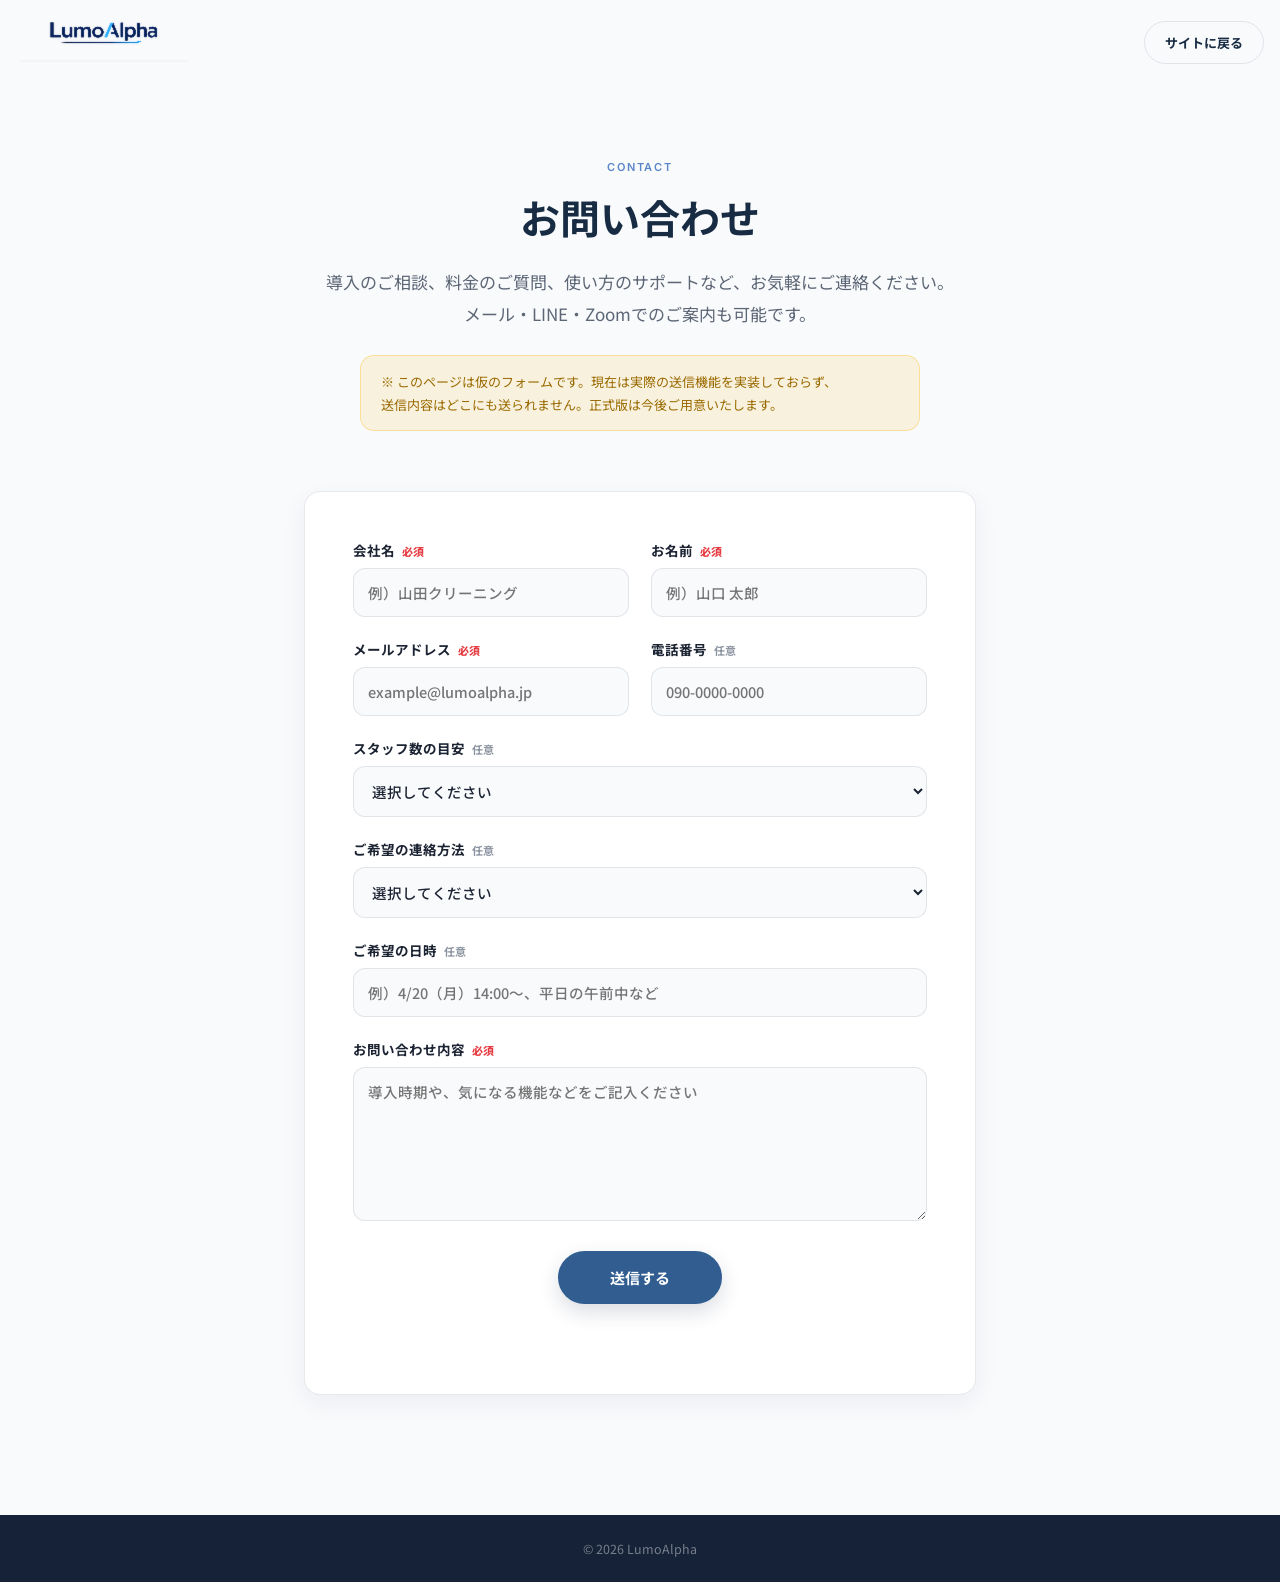
==== commit f4609325: "LPヘッダーを透過PNGワードマークに差し替え 添付ロゴから背景を除去した画像のみ表示し、アイコン枠やSVG近似をやめる。  Co-authored-by: Cursor <cursoragent@c" ====
--- a/contact.html
+++ b/contact.html
@@ -17,10 +17,7 @@
 
 <header class="site-nav is-light">
   <a class="site-nav__brand" href="index.html" aria-label="LumoAlpha">
-    <span class="brand-logo" aria-hidden="true">
-      <span class="brand-logo__word">Lumo<svg class="brand-logo__a" viewBox="0 0 96 100"><polygon class="brand-logo__a-left" points="0,100 19,100 52,0 38,0"/><polygon points="52,0 64,0 96,100 76,100"/><polygon points="40,62 72,62 74,75 40,75"/></svg>lpha</span>
-      <svg class="brand-logo__swoosh" viewBox="0 0 100 10" preserveAspectRatio="none"><defs><linearGradient id="brandSwoosh" x1="0" y1="0" x2="100" y2="0" gradientUnits="userSpaceOnUse"><stop offset="0" stop-color="#0b2059"/><stop offset=".7" stop-color="#1f4fa8"/><stop offset="1" stop-color="#58a3f1"/></linearGradient></defs><path d="M0 8.4 Q50 9.6 94 7.9 L100 5" fill="none" stroke="url(#brandSwoosh)" stroke-width="1.6" stroke-linecap="round" stroke-linejoin="round" vector-effect="non-scaling-stroke"/></svg>
-    </span>
+    <img class="brand-logo__img" src="images/brand-lumoalpha-wordmark.png" alt="" width="168" height="40" decoding="async">
   </a>
   <a class="site-nav__cta site-nav__cta--ghost" href="index.html">サイトに戻る</a>
 </header>
--- a/css/style.css
+++ b/css/style.css
@@ -389,22 +389,12 @@
   transition: background .25s var(--ease), transform .25s var(--ease);
 }
 .site-nav__cta:hover{ background: var(--navy-soft); }
-.brand-logo{
-  position:relative; display:inline-block;
-  padding-bottom:.34em;
-  font-weight:700; letter-spacing:-.015em; line-height:1;
-  color:#0b2059;
-}
-.brand-logo__word{ white-space:nowrap; }
-.brand-logo__a{
-  display:inline-block; height:.727em; width:auto; aspect-ratio:96 / 100;
-  margin:0 .01em 0 .02em; vertical-align:baseline;
-  fill:currentColor; overflow:visible;
-}
-.brand-logo__a-left{ fill:#58a3f1; }
-.brand-logo__swoosh{
-  position:absolute; left:10%; width:64%; bottom:0; height:.36em;
-  overflow:visible;
+.brand-logo__img{
+  display:block;
+  width:auto;
+  height:40px;
+  max-width:min(168px, 46vw);
+  object-fit:contain;
 }
 .site-nav:not(.is-light) .site-nav__brand{ color:#fff; }
 .site-nav:not(.is-light) .site-nav__cta{
@@ -1887,7 +1877,8 @@
 
   .site-nav{ top:10px; left:10px; right:10px; }
   .site-nav__cta{ padding:10px 16px; font-size:12px; min-height:40px; }
-  .site-nav__brand{ font-size:18px; padding:6px 2px; }
+  .site-nav__brand{ padding:6px 2px; }
+  .brand-logo__img{ height:34px; max-width:min(148px, 52vw); }
 }
 @media (max-width: 400px){
   .device-phone-pair{
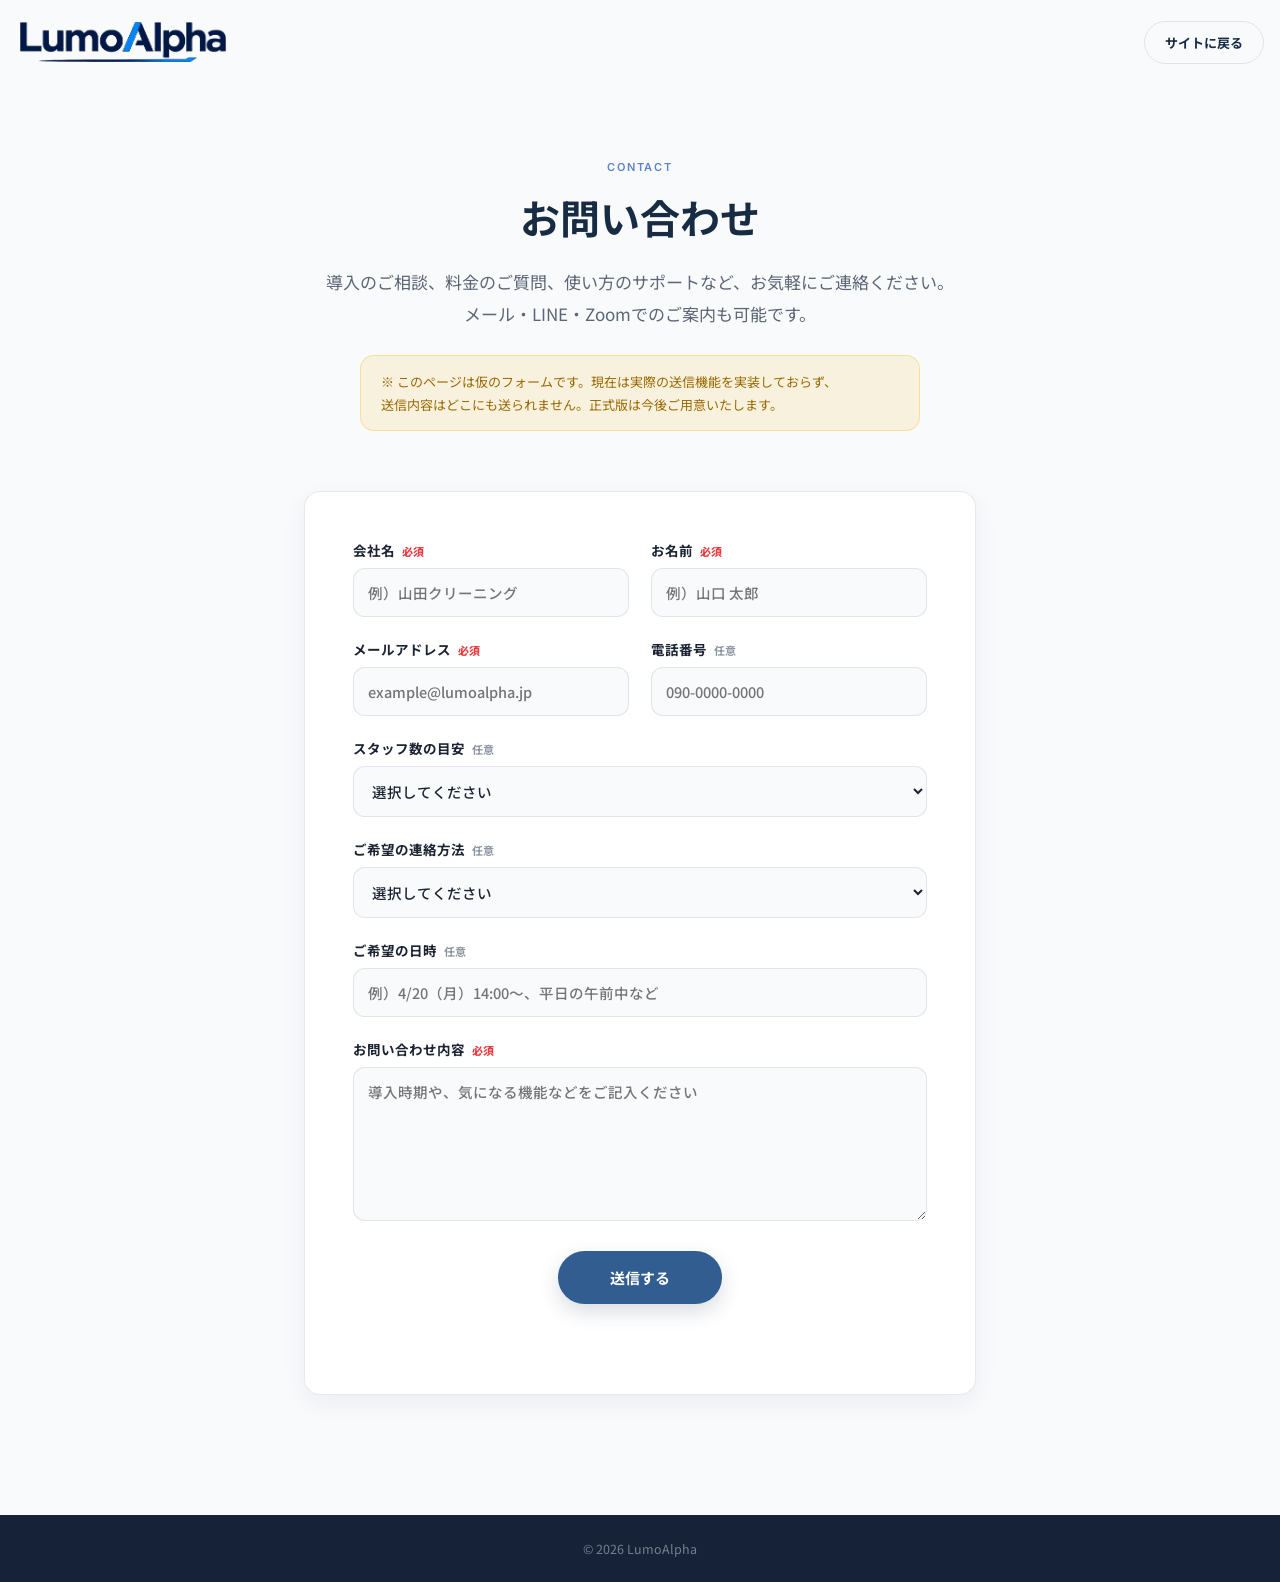
==== commit cff7f8a8: "ヘッダーロゴを公式ワードマークPNGに更新 黒背景を除去した透過画像のみ表示し、SVG近似を廃止する。  Co-authored-by: Cursor <cursoragent@cursor.com>" ====
--- a/contact.html
+++ b/contact.html
@@ -17,7 +17,7 @@
 
 <header class="site-nav is-light">
   <a class="site-nav__brand" href="index.html" aria-label="LumoAlpha">
-    <img class="brand-logo__img" src="images/brand-lumoalpha-wordmark.png" alt="" width="168" height="40" decoding="async">
+    <img class="brand-logo__img" src="images/brand-lumoalpha-wordmark.png" alt="" width="206" height="40" decoding="async">
   </a>
   <a class="site-nav__cta site-nav__cta--ghost" href="index.html">サイトに戻る</a>
 </header>
--- a/css/style.css
+++ b/css/style.css
@@ -393,7 +393,7 @@
   display:block;
   width:auto;
   height:40px;
-  max-width:min(168px, 46vw);
+  max-width:min(206px, 48vw);
   object-fit:contain;
 }
 .site-nav:not(.is-light) .site-nav__brand{ color:#fff; }
@@ -1878,7 +1878,7 @@
   .site-nav{ top:10px; left:10px; right:10px; }
   .site-nav__cta{ padding:10px 16px; font-size:12px; min-height:40px; }
   .site-nav__brand{ padding:6px 2px; }
-  .brand-logo__img{ height:34px; max-width:min(148px, 52vw); }
+  .brand-logo__img{ height:34px; max-width:min(178px, 54vw); }
 }
 @media (max-width: 400px){
   .device-phone-pair{
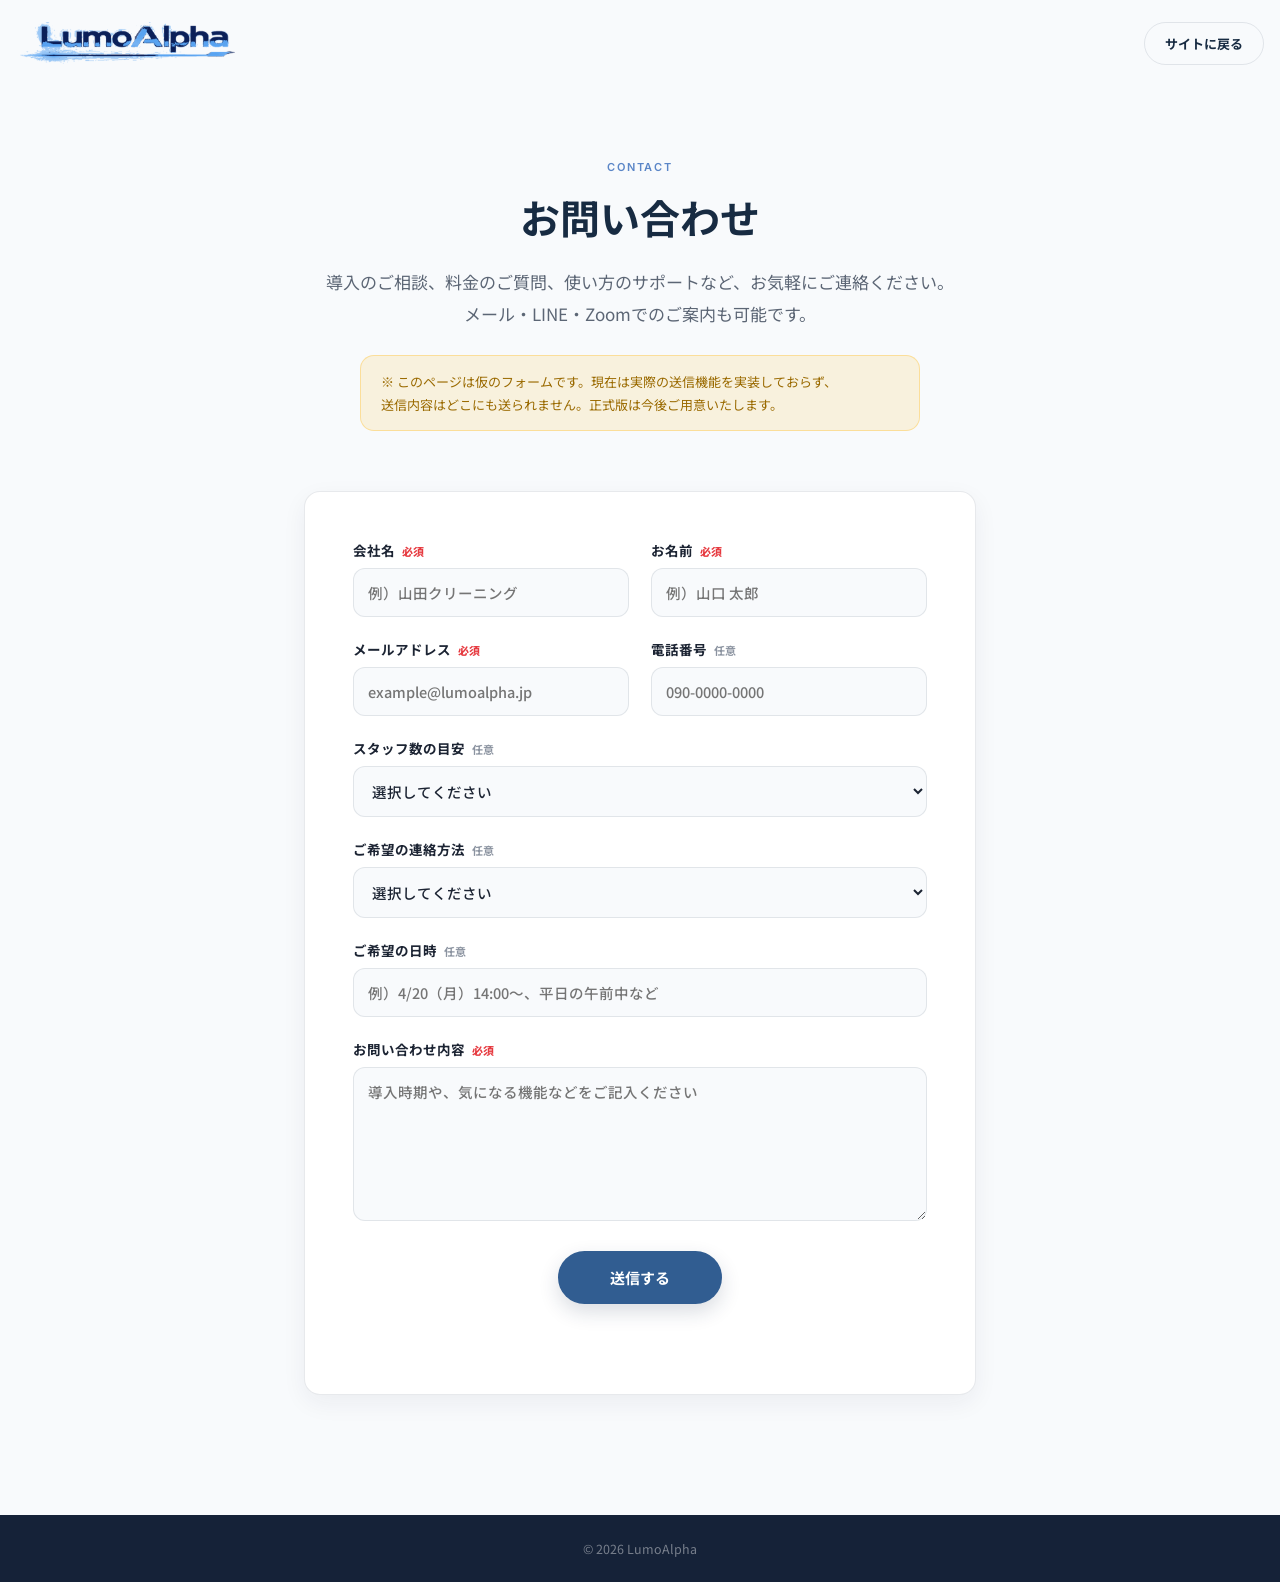
==== commit 09e268cf: "LPブランドを添付ロゴ由来の高解像度アセットに統一 文字と下線を透過PNG化しLP配色に合わせ、ヘッダー・フッター・モック・faviconを差し替える。  Co-authored-by: Cursor" ====
--- a/contact.html
+++ b/contact.html
@@ -10,14 +10,15 @@
 <link href="https://fonts.googleapis.com/css2?family=Inter:wght@400;500;600;700;800;900&family=Noto+Sans+JP:wght@400;500;700;800;900&display=swap" rel="stylesheet">
 <link rel="stylesheet" href="css/style.css">
 <link rel="stylesheet" href="css/contact.css">
-<link rel="icon" href="/icons/favicon-32.png" type="image/png" sizes="32x32">
-<link rel="apple-touch-icon" href="/icons/apple-touch-icon.png">
+<link rel="icon" href="icons/favicon-32.png" type="image/png" sizes="32x32">
+<link rel="icon" href="icons/favicon-16.png" type="image/png" sizes="16x16">
+<link rel="apple-touch-icon" href="icons/apple-touch-icon.png">
 </head>
 <body class="contact-page">
 
 <header class="site-nav is-light">
   <a class="site-nav__brand" href="index.html" aria-label="LumoAlpha">
-    <img class="brand-logo__img" src="images/brand-lumoalpha-wordmark.png" alt="" width="206" height="40" decoding="async">
+    <img class="brand-logo__img" src="images/brand-lumoalpha-wordmark.png" alt="" width="258" height="42" decoding="async">
   </a>
   <a class="site-nav__cta site-nav__cta--ghost" href="index.html">サイトに戻る</a>
 </header>
--- a/css/style.css
+++ b/css/style.css
@@ -392,8 +392,8 @@
 .brand-logo__img{
   display:block;
   width:auto;
-  height:40px;
-  max-width:min(206px, 48vw);
+  height:42px;
+  max-width:min(258px, 52vw);
   object-fit:contain;
 }
 .site-nav:not(.is-light) .site-nav__brand{ color:#fff; }
@@ -1662,7 +1662,15 @@
   text-align:center; padding:24px 0; font-size:12.5px;
   display:flex; flex-direction:column; align-items:center; gap:10px;
 }
-.site-footer__icon{ border-radius:8px; opacity:.85; }
+.site-footer__brand{
+  display:block;
+  width:auto;
+  height:28px;
+  max-width:min(168px, 70vw);
+  margin:0 auto .65rem;
+  opacity:.9;
+  object-fit:contain;
+}
 
 /* ===== Responsive ===== */
 @media (max-width: 980px){
@@ -1878,7 +1886,7 @@
   .site-nav{ top:10px; left:10px; right:10px; }
   .site-nav__cta{ padding:10px 16px; font-size:12px; min-height:40px; }
   .site-nav__brand{ padding:6px 2px; }
-  .brand-logo__img{ height:34px; max-width:min(178px, 54vw); }
+  .brand-logo__img{ height:36px; max-width:min(220px, 56vw); }
 }
 @media (max-width: 400px){
   .device-phone-pair{
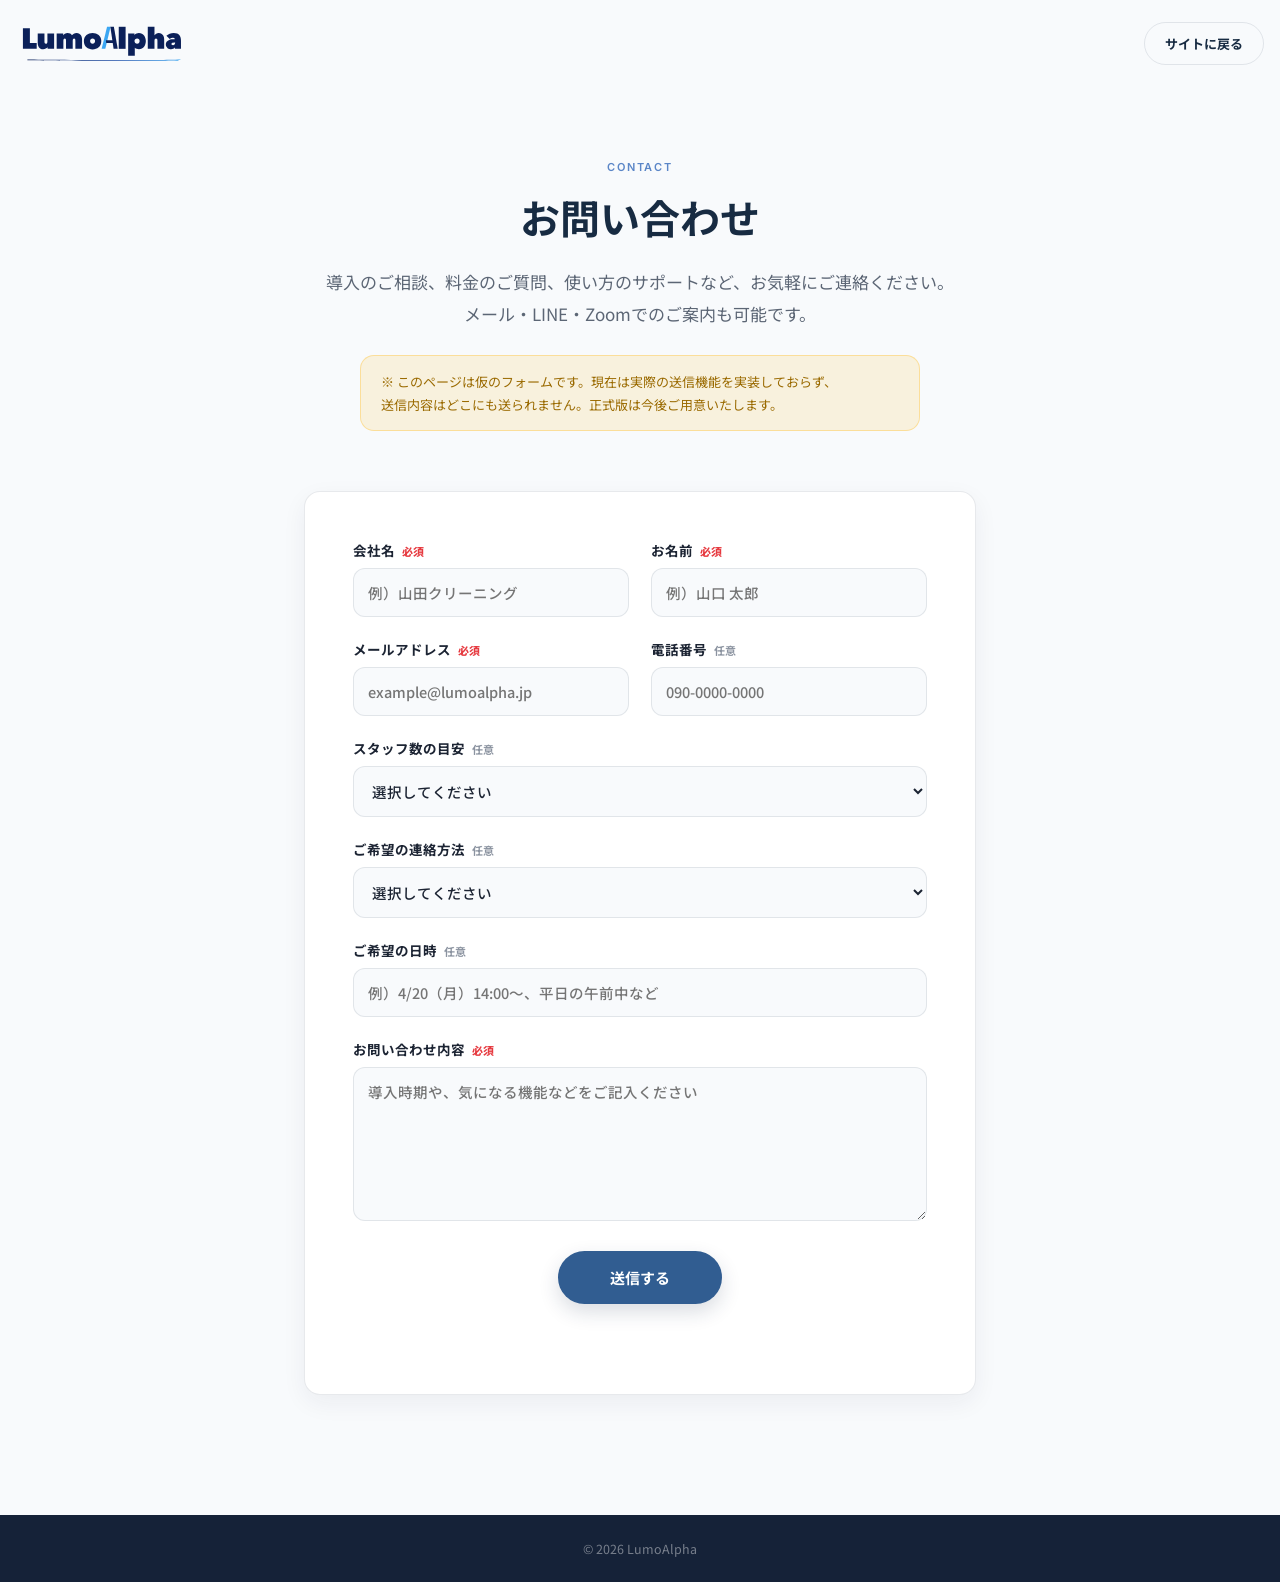
==== commit 0e798703: "ヘッダーロゴのにじみを解消しベクターワードマークに差し替え 添付ロゴのグロー抽出をやめ、文字と下線を透過SVG/PNGで描き直す。  Co-authored-by: Cursor <cursorage" ====
--- a/contact.html
+++ b/contact.html
@@ -18,7 +18,7 @@
 
 <header class="site-nav is-light">
   <a class="site-nav__brand" href="index.html" aria-label="LumoAlpha">
-    <img class="brand-logo__img" src="images/brand-lumoalpha-wordmark.png" alt="" width="258" height="42" decoding="async">
+    <img class="brand-logo__img" src="images/brand-lumoalpha-wordmark.svg" alt="" width="194" height="42" decoding="async">
   </a>
   <a class="site-nav__cta site-nav__cta--ghost" href="index.html">サイトに戻る</a>
 </header>
--- a/css/style.css
+++ b/css/style.css
@@ -393,7 +393,7 @@
   display:block;
   width:auto;
   height:42px;
-  max-width:min(258px, 52vw);
+  max-width:min(194px, 52vw);
   object-fit:contain;
 }
 .site-nav:not(.is-light) .site-nav__brand{ color:#fff; }
@@ -1886,7 +1886,7 @@
   .site-nav{ top:10px; left:10px; right:10px; }
   .site-nav__cta{ padding:10px 16px; font-size:12px; min-height:40px; }
   .site-nav__brand{ padding:6px 2px; }
-  .brand-logo__img{ height:36px; max-width:min(220px, 56vw); }
+  .brand-logo__img{ height:36px; max-width:min(168px, 56vw); }
 }
 @media (max-width: 400px){
   .device-phone-pair{
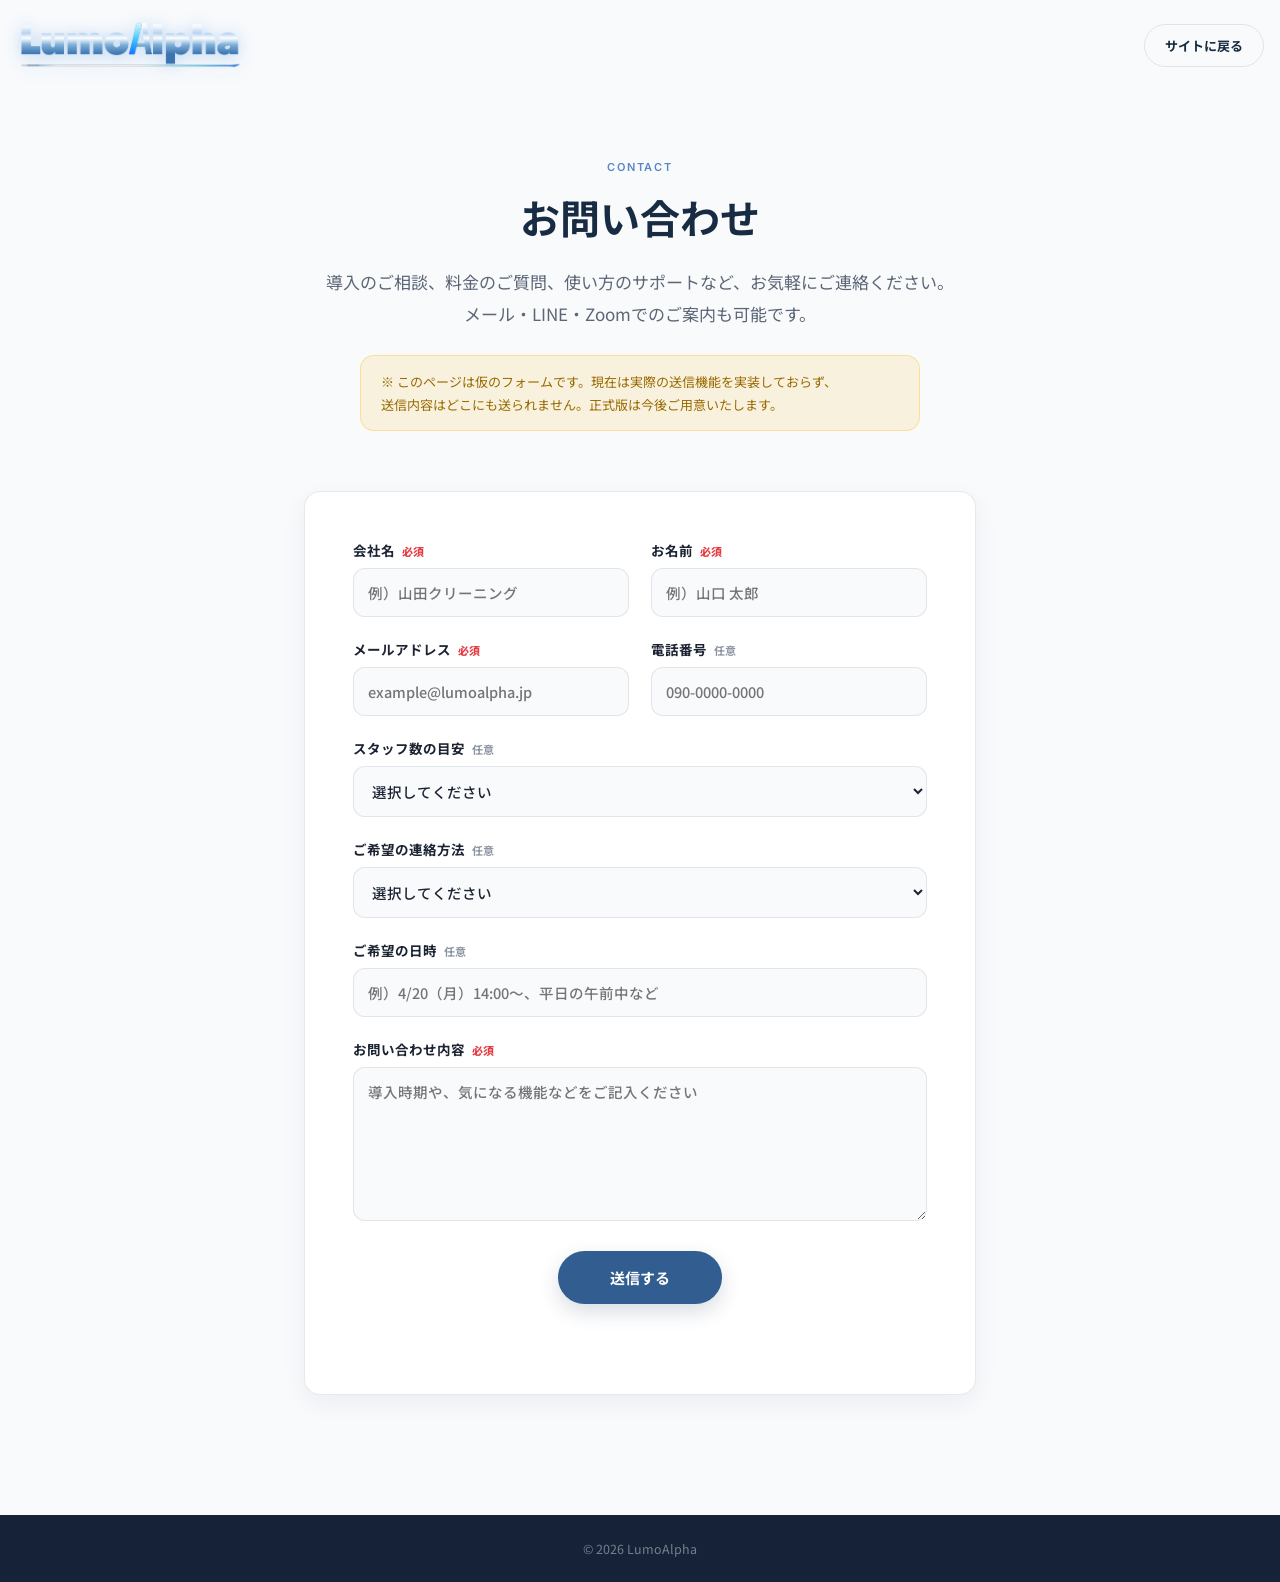
==== commit 41a85624: "LPロゴを添付のメタル発光ワードマークに差し替え 平坦な紺文字をやめ、クローム質感とシアンのA・発光ラインにする。  Co-authored-by: Cursor <cursoragent@curso" ====
--- a/contact.html
+++ b/contact.html
@@ -18,7 +18,7 @@
 
 <header class="site-nav is-light">
   <a class="site-nav__brand" href="index.html" aria-label="LumoAlpha">
-    <img class="brand-logo__img" src="images/brand-lumoalpha-wordmark.svg" alt="" width="194" height="42" decoding="async">
+    <img class="brand-logo__img" src="images/brand-lumoalpha-wordmark.png" alt="" width="221" height="46" decoding="async">
   </a>
   <a class="site-nav__cta site-nav__cta--ghost" href="index.html">サイトに戻る</a>
 </header>
--- a/css/style.css
+++ b/css/style.css
@@ -392,9 +392,10 @@
 .brand-logo__img{
   display:block;
   width:auto;
-  height:42px;
-  max-width:min(194px, 52vw);
+  height:46px;
+  max-width:min(221px, 54vw);
   object-fit:contain;
+  filter: drop-shadow(0 2px 8px rgba(30,120,220,.28));
 }
 .site-nav:not(.is-light) .site-nav__brand{ color:#fff; }
 .site-nav:not(.is-light) .site-nav__cta{
@@ -1886,7 +1887,7 @@
   .site-nav{ top:10px; left:10px; right:10px; }
   .site-nav__cta{ padding:10px 16px; font-size:12px; min-height:40px; }
   .site-nav__brand{ padding:6px 2px; }
-  .brand-logo__img{ height:36px; max-width:min(168px, 56vw); }
+  .brand-logo__img{ height:38px; max-width:min(186px, 58vw); }
 }
 @media (max-width: 400px){
   .device-phone-pair{
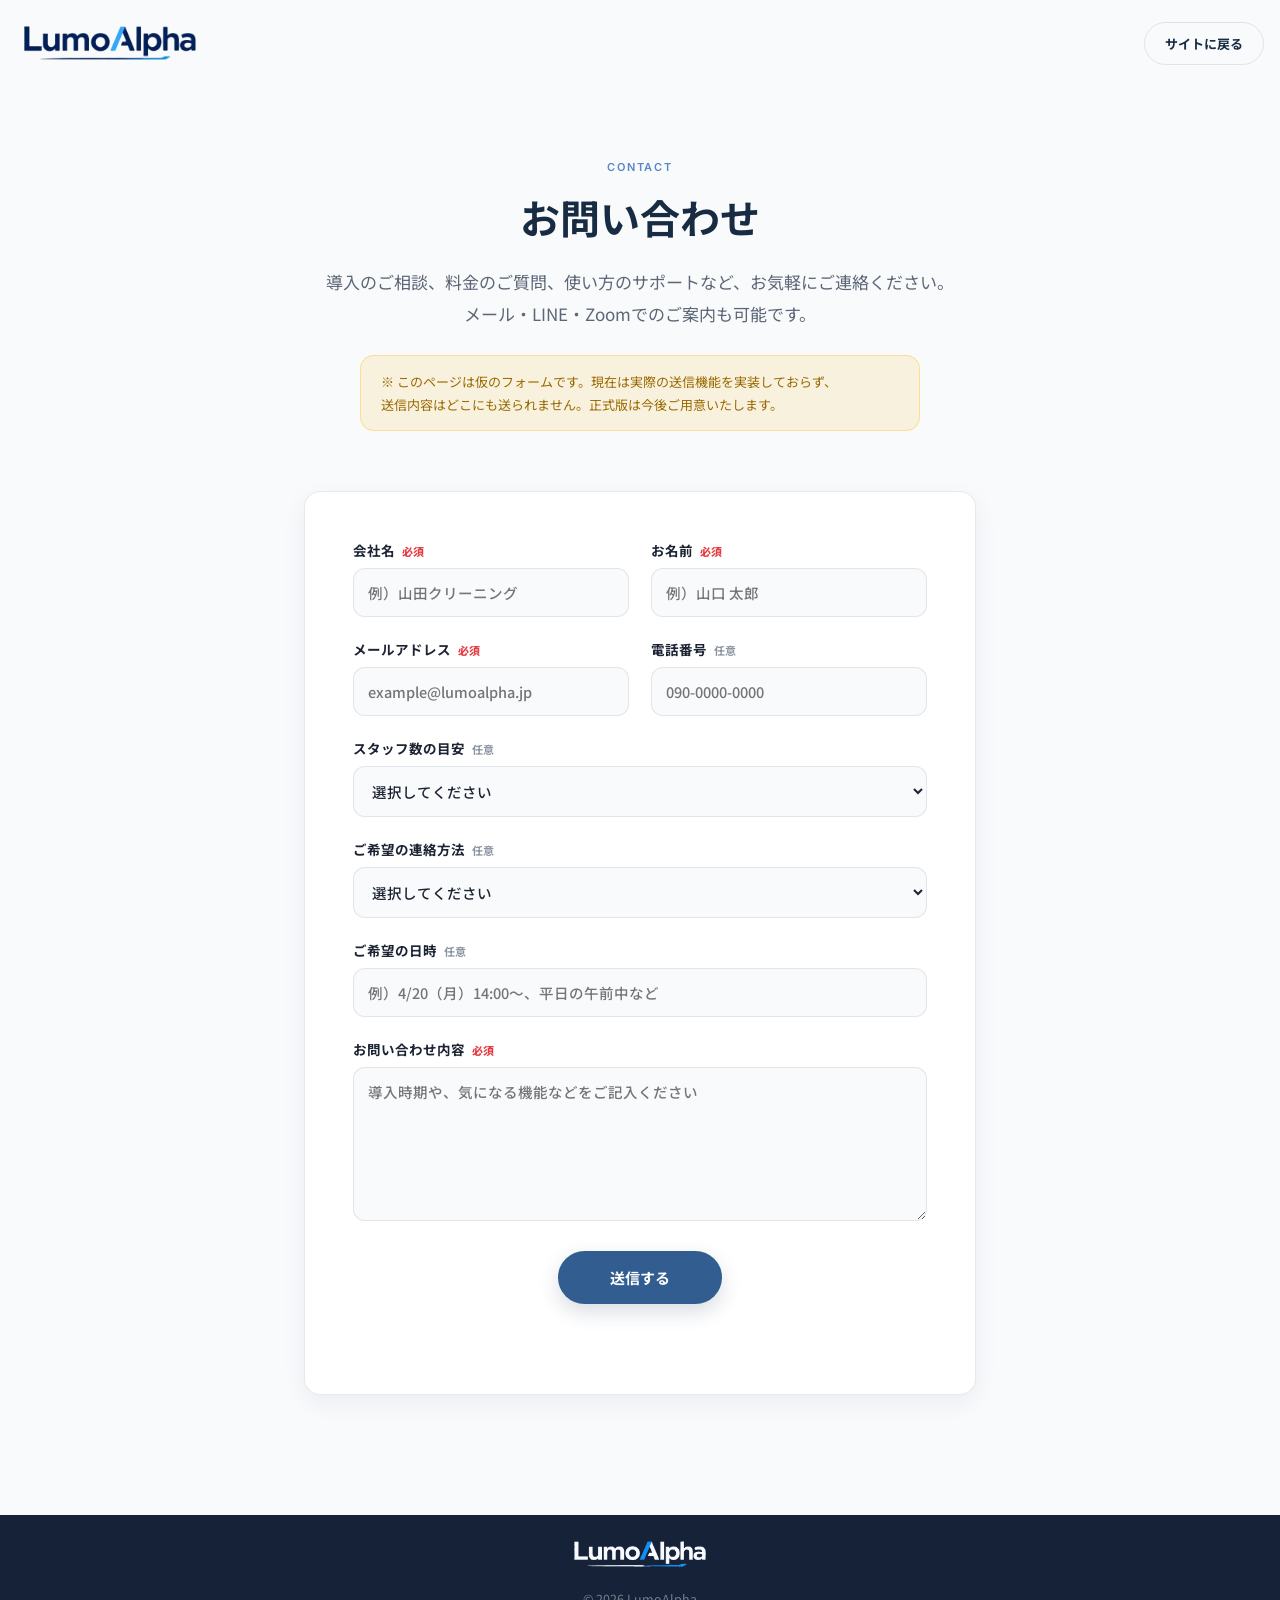
==== commit 4976683f: "ヘッダーとフッターのワードマークをHPと同じロゴに合わせる Co-authored-by: Cursor <cursoragent@cursor.com>" ====
--- a/contact.html
+++ b/contact.html
@@ -12,13 +12,14 @@
 <link rel="stylesheet" href="css/contact.css">
 <link rel="icon" href="icons/favicon-32.png" type="image/png" sizes="32x32">
 <link rel="icon" href="icons/favicon-16.png" type="image/png" sizes="16x16">
-<link rel="apple-touch-icon" href="icons/apple-touch-icon.png">
+<link rel="icon" href="icons/icon-192.png" type="image/png" sizes="192x192">
+<link rel="apple-touch-icon" href="icons/apple-touch-icon.png" sizes="180x180">
 </head>
 <body class="contact-page">
 
 <header class="site-nav is-light">
   <a class="site-nav__brand" href="index.html" aria-label="LumoAlpha">
-    <img class="brand-logo__img" src="images/brand-lumoalpha-wordmark.png" alt="" width="221" height="46" decoding="async">
+    <img class="brand-logo__img" src="images/brand-lumoalpha-wordmark.png" alt="" width="464" height="108" decoding="async">
   </a>
   <a class="site-nav__cta site-nav__cta--ghost" href="index.html">サイトに戻る</a>
 </header>
@@ -93,6 +94,7 @@
 </main>
 
 <footer class="site-footer">
+  <img src="images/brand-lumoalpha-wordmark-on-dark.png" alt="" class="site-footer__brand" width="912" height="202" decoding="async">
   <p>&copy; 2026 LumoAlpha</p>
 </footer>
 
--- a/css/style.css
+++ b/css/style.css
@@ -392,10 +392,9 @@
 .brand-logo__img{
   display:block;
   width:auto;
-  height:46px;
-  max-width:min(221px, 54vw);
+  height:42px;
+  max-width:min(210px, 54vw);
   object-fit:contain;
-  filter: drop-shadow(0 2px 8px rgba(30,120,220,.28));
 }
 .site-nav:not(.is-light) .site-nav__brand{ color:#fff; }
 .site-nav:not(.is-light) .site-nav__cta{
@@ -1666,10 +1665,10 @@
 .site-footer__brand{
   display:block;
   width:auto;
-  height:28px;
-  max-width:min(168px, 70vw);
+  height:30px;
+  max-width:min(176px, 70vw);
   margin:0 auto .65rem;
-  opacity:.9;
+  opacity:1;
   object-fit:contain;
 }
 
